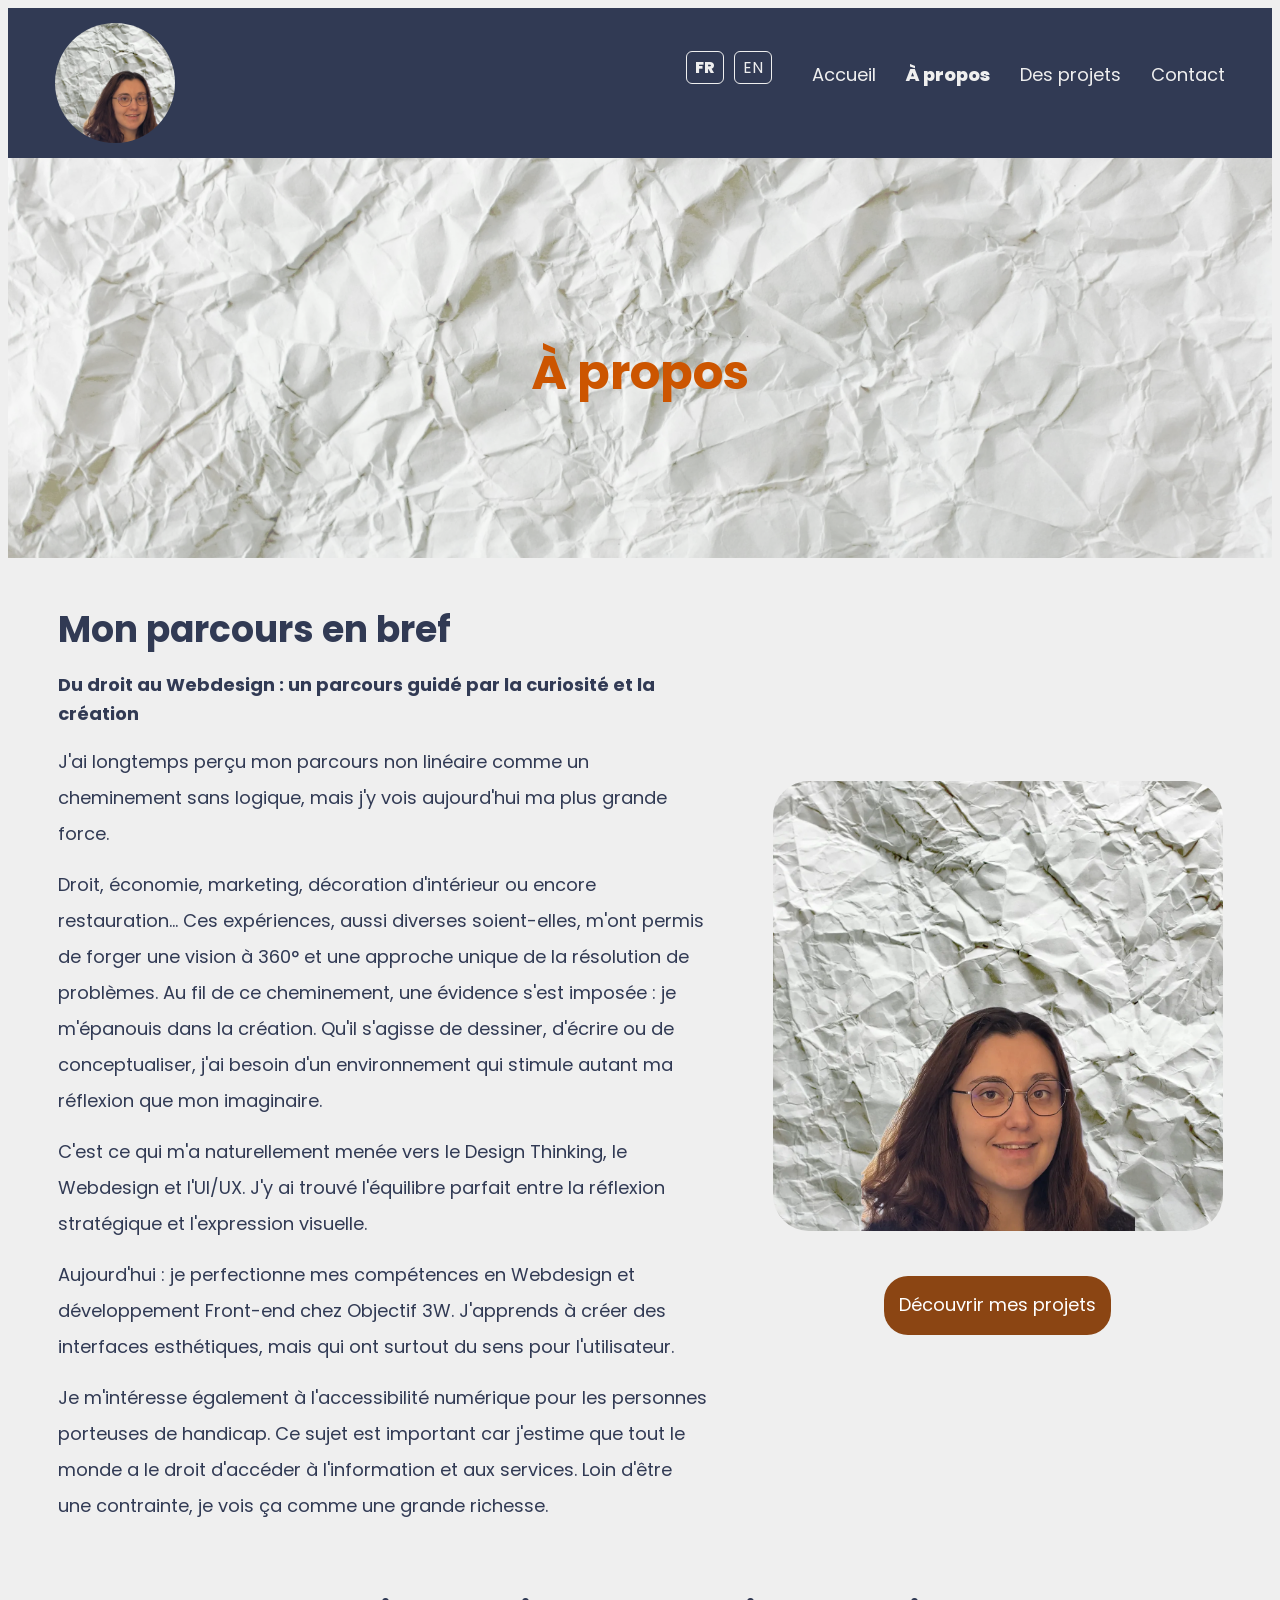
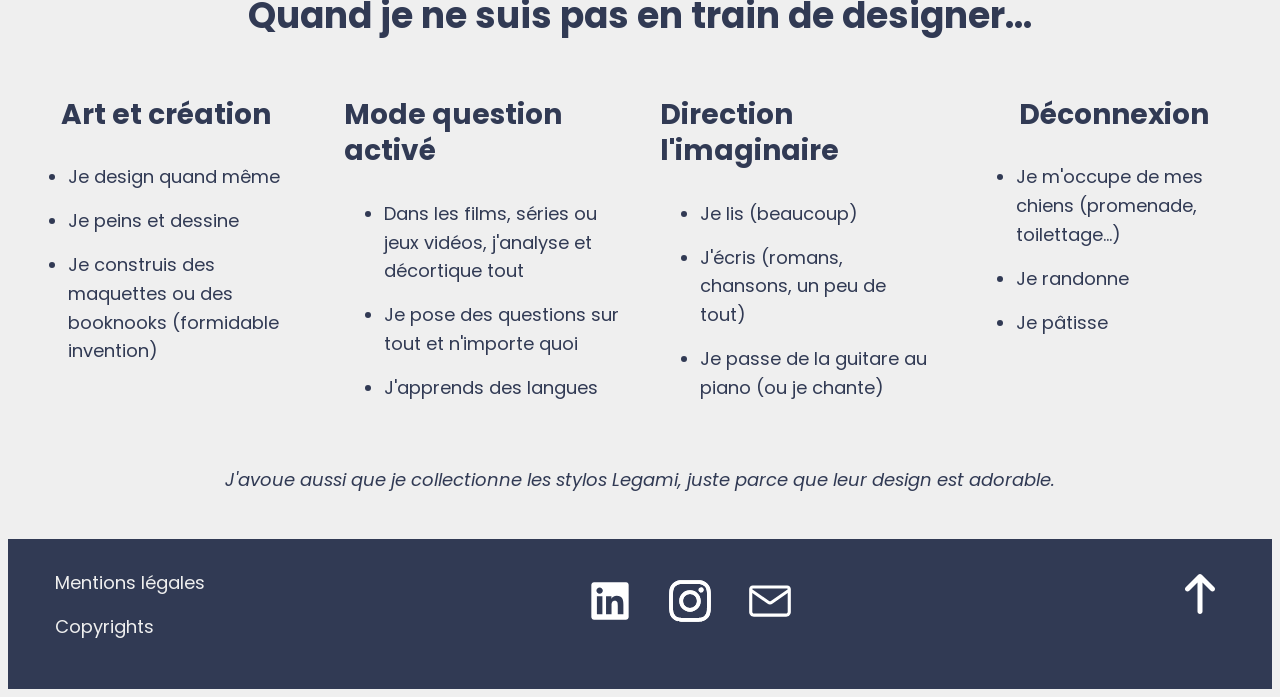
==== assets/pages/about.html @ df77af3a "Update about.html" ====
<!DOCTYPE html>
<html lang="fr">
<head>
    <meta charset="UTF-8">
    <meta name="viewport" content="width=device-width, initial-scale=1.0">
    <link rel="preconnect" href="https://fonts.googleapis.com">
    <link rel="preconnect" href="https://fonts.gstatic.com" crossorigin>
    <link href="https://fonts.googleapis.com/css2?family=Courgette&family=Poppins:ital,wght@0,100;0,200;0,300;0,400;0,500;0,600;0,700;0,800;0,900;1,100;1,200;1,300;1,400;1,500;1,600;1,700;1,800;1,900&display=swap" rel="stylesheet">
    <link rel="stylesheet" href="../css/reset.css">
    <link rel="stylesheet" href="../css/colors.css">
    <link rel="stylesheet" href="../css/stylepageabout.css">
    <link rel="icon" type="image/png" sizes="32x32" href="../favicon/favicon-32x32.png">
    <title>À propos</title>
</head>
<body>
    <a href="#main-content" class="sr-only">Aller au contenu</a>
    <header id="header">
        <div class="wrapperheader">
            <div id="conteneur">
                <a href="../../index.html"><img src="../img/Photo-profil.webp" alt="photo Alicia Cavallo"></a>
            </div>
            <nav aria-label="Navigation principale" data-i18n-attr="aria-label:ariaNav">
                <input type="checkbox" id="burger" class="burger-input">
                <div class="navcontrol">
                    <label for="burger" class="burger" aria-label="Ouvrir le menu" data-i18n-attr="aria-label:ariaBurger">
                        <span></span>
                        <span></span>
                        <span></span>
                    </label>
                    <div class="langswitch">
                        <button onclick="switchLang('fr')" id="boutonfr" class="langfr boutonactif">FR</button>
                        <span></span>
                    <button onclick="switchLang('en')" id="boutonen" class="langen">EN</button>
                    </div>
                </div>
                <ul id="navmenu" role="list">
                    <li><a href="../../index.html" data-i18n="navHome">Accueil</a></li>
                    <li><a href="about.html" class="active" data-i18n="navAbout">À propos</a></li>
                    <li><a href="projets.html" data-i18n="navProjects">Des projets</a></li>
                    <li><a href="contact.html" data-i18n="navContact">Contact</a></li>
                </ul>
            </nav>
        </div>
    </header> 
    <main>
        <section>
            <div id="hero">
                <img src="../img/pexels-icon0-479453.webp" alt="">
                <div class="hero-content">
                    <h1 data-i18n="aboutHero">À propos</h1>
                </div>
            </div>
        </section>
        <section id="parcours">
            <div id="colonne01" class="colonne">
                <h2 h2 data-i18n="aboutParcoursTitre">Mon parcours en bref</h2>
                <div id="contenutxt">
                    <strong data-i18n="aboutSousTitre">Du droit au Webdesign : un parcours guidé par la curiosité et la création</strong>
                        <p data-i18n="aboutP1">J'ai longtemps perçu mon parcours non linéaire comme un cheminement sans logique, mais j'y vois aujourd'hui ma plus grande force.</p>
                        <p data-i18n="aboutP2">Droit, économie, marketing, décoration d'intérieur ou encore restauration... Ces expériences, aussi diverses soient-elles, m'ont permis de forger une vision à 360° et une approche unique de la résolution de problèmes. Au fil de ce cheminement, une évidence s'est imposée : je m'épanouis dans la création. Qu'il s'agisse de dessiner, d'écrire ou de conceptualiser, j'ai besoin d'un environnement qui stimule autant ma réflexion que mon imaginaire.</p>
                        <p data-i18n="aboutP3">C'est ce qui m'a naturellement menée vers le Design Thinking, le Webdesign et l'UI/UX. J'y ai trouvé l'équilibre parfait entre la réflexion stratégique et l'expression visuelle.</p>
                        <p data-i18n="aboutP4">Aujourd'hui : je perfectionne mes compétences en Webdesign et développement Front-end chez Objectif 3W. J'apprends à créer des interfaces esthétiques, mais qui ont surtout du sens pour l'utilisateur.</p>
                        <p data-i18n="aboutP5">Je m'intéresse également à l'accessibilité numérique pour les personnes porteuses de handicap. Ce sujet est important car j'estime que tout le monde a le droit d'accéder à l'information et aux services. Loin d'être une contrainte, je vois ça comme une grande richesse.</p>
                </div>
            </div>
            <div id="colonne02" class="colonne">
                    <div id="conteneurimg">
                        <img src="../img/Photo-profil.webp" alt="Photo Alicia Cavallo" data-i18n-attr="alt:aboutImgProfil">
                    </div>
                <a href="projets.html" class="cta" data-i18n="aboutCta">Découvrir mes projets</a>
            </div>
        </section>
        <section>
            <div id="hobby">
                <h2 data-i18n="aboutHobbyTitre">Quand je ne suis pas en train de designer...</h2>
                    <div id="activites">
                        <div class="hobbyitems">
                            <h3 data-i18n="aboutHobby1Titre">Art et création</h3>
                            <ul>
                                <li data-i18n="aboutHobby1Li1">Je design quand même</li>
                                <li data-i18n="aboutHobby1Li2">Je peins et dessine </li>
                                <li data-i18n="aboutHobby1Li3">Je construis des maquettes ou des booknooks (formidable invention)</li>
                            </ul>
                        </div>
                        <div class="hobbyitems">
                            <h3 data-i18n="aboutHobby2Titre">Mode question activé</h3>
                            <ul>
                                <li data-i18n="aboutHobby2Li1">Dans les films, séries ou jeux vidéos, j'analyse et décortique tout</li>
                                <li data-i18n="aboutHobby2Li2">Je pose des questions sur tout et n'importe quoi</li>
                                <li data-i18n="aboutHobby2Li3">J'apprends des langues</li>
                            </ul>
                        </div>
                        <div class="hobbyitems">
                            <h3 data-i18n="aboutHobby3Titre">Direction l'imaginaire</h3>
                            <ul>
                                <li data-i18n="aboutHobby3Li1">Je lis (beaucoup)</li>
                                <li data-i18n="aboutHobby3Li2">J'écris (romans, chansons, un peu de tout)</li>
                                <li data-i18n="aboutHobby3Li3">Je passe de la guitare au piano (ou je chante)</li>
                            </ul>
                        </div>
                        <div class="hobbyitems">
                            <h3 data-i18n="aboutHobby4Titre">Déconnexion</h3>
                            <ul>
                                <li data-i18n="aboutHobby4Li1">Je m'occupe de mes chiens (promenade, toilettage...)</li>
                                <li data-i18n="aboutHobby4Li2">Je randonne</li>
                                <li data-i18n="aboutHobby4Li3">Je pâtisse</li>
                            </ul>
                        </div>
                    </div>
                <p data-i18n="aboutLegami">J'avoue aussi que je collectionne les stylos Legami, juste parce que leur design est adorable.</p>
            </div>
        </section>
    </main>
    <footer>
        <div id="wrapperfooter">
            <div id="liensfooter">
                <a href="mentionslegales.html" data-i18n="mentionlegales">Mentions légales</a>
                <a href="copyrights.html">Copyrights</a>
            </div>
            <nav aria-label="Réseaux sociaux" data-i18n-attr="aria-label:ariaFooterNav">
                <a href="https://www.linkedin.com/in/alicia-cavallo/" aria-label="LinkedIn Alicia" data-i18n-attr="aria-label:ariaLinkedin" target="_blank">
                    <svg aria-hidden="true" id="linkedin" width="80" height="80" viewBox="0 0 24 24" fill="none" xmlns="http://www.w3.org/2000/svg">
                        <path d="M19.7065 3H4.34844C3.62264 3 3.04199 3.58065 3.04199 4.30645V19.6935C3.04199 20.3903 3.62264 21 4.34844 21H19.6485C20.3743 21 20.9549 20.4194 20.9549 19.6935V4.27742C21.013 3.58065 20.4323 3 19.7065 3ZM8.35491 18.3H5.71297V9.73548H8.35491V18.3ZM7.01942 8.54516C6.14846 8.54516 5.4807 7.84839 5.4807 7.00645C5.4807 6.16452 6.17749 5.46774 7.01942 5.46774C7.86136 5.46774 8.55813 6.16452 8.55813 7.00645C8.55813 7.84839 7.91942 8.54516 7.01942 8.54516ZM18.371 18.3H15.7291V14.1484C15.7291 13.1613 15.7001 11.8548 14.3356 11.8548C12.942 11.8548 12.7388 12.9581 12.7388 14.0613V18.3H10.0968V9.73548H12.6807V10.9258H12.7097C13.0872 10.229 13.9291 9.53226 15.2356 9.53226C17.9356 9.53226 18.4291 11.2742 18.4291 13.6548V18.3H18.371Z" fill="#343C54"/>
                    </svg>
                </a>
                <a href="https://www.instagram.com/alicia._.cavallo/" aria-label="Instagram Alicia" data-i18n-attr="aria-label:ariaInstagram" target="_blank"> 
                    <svg aria-hidden="true" id="instagram" width="80" height="80" viewBox="0 0 24 24" fill="none" xmlns="http://www.w3.org/2000/svg">
                        <path d="M8.6672 12C8.6672 10.1591 10.1591 8.6664 12 8.6664C13.8409 8.6664 15.3336 10.1591 15.3336 12C15.3336 13.8409 13.8409 15.3336 12 15.3336C10.1591 15.3336 8.6672 13.8409 8.6672 12ZM6.86512 12C6.86512 14.836 9.164 17.1349 12 17.1349C14.836 17.1349 17.1349 14.836 17.1349 12C17.1349 9.164 14.836 6.86512 12 6.86512C9.164 6.86512 6.86512 9.164 6.86512 12ZM16.1382 6.66152C16.1381 6.89886 16.2084 7.13089 16.3401 7.32829C16.4719 7.52568 16.6593 7.67956 16.8785 7.77047C17.0977 7.86138 17.339 7.88525 17.5718 7.83904C17.8046 7.79283 18.0185 7.67862 18.1863 7.51087C18.3542 7.34311 18.4686 7.12934 18.515 6.89658C18.5614 6.66382 18.5377 6.42253 18.447 6.20322C18.3563 5.98392 18.2025 5.79644 18.0052 5.6645C17.808 5.53257 17.576 5.4621 17.3386 5.462H17.3382C17.02 5.46215 16.715 5.58856 16.49 5.81347C16.265 6.03837 16.1384 6.34339 16.1382 6.66152ZM7.96 20.1398C6.98504 20.0954 6.45512 19.933 6.10296 19.7958C5.63608 19.614 5.30296 19.3975 4.95272 19.0478C4.60248 18.698 4.38568 18.3652 4.20472 17.8983C4.06744 17.5463 3.90504 17.0162 3.86072 16.0413C3.81224 14.9872 3.80256 14.6706 3.80256 12.0001C3.80256 9.3296 3.81304 9.01384 3.86072 7.95888C3.90512 6.98392 4.06872 6.45488 4.20472 6.10184C4.38648 5.63496 4.60296 5.30184 4.95272 4.9516C5.30248 4.60136 5.63528 4.38456 6.10296 4.2036C6.45496 4.06632 6.98504 3.90392 7.96 3.8596C9.01408 3.81112 9.33072 3.80144 12 3.80144C14.6693 3.80144 14.9862 3.81192 16.0412 3.8596C17.0162 3.904 17.5452 4.0676 17.8982 4.2036C18.3651 4.38456 18.6982 4.60184 19.0485 4.9516C19.3987 5.30136 19.6147 5.63496 19.7965 6.10184C19.9338 6.45384 20.0962 6.98392 20.1405 7.95888C20.189 9.01384 20.1986 9.3296 20.1986 12.0001C20.1986 14.6706 20.189 14.9863 20.1405 16.0413C20.0961 17.0162 19.9329 17.5462 19.7965 17.8983C19.6147 18.3652 19.3982 18.6983 19.0485 19.0478C18.6987 19.3972 18.3651 19.614 17.8982 19.7958C17.5462 19.933 17.0162 20.0954 16.0412 20.1398C14.9871 20.1882 14.6705 20.1979 12 20.1979C9.32952 20.1979 9.01376 20.1882 7.96 20.1398ZM7.8772 2.06056C6.81264 2.10904 6.0852 2.27784 5.44992 2.52504C4.792 2.78032 4.23504 3.1228 3.67848 3.67848C3.12192 4.23416 2.78032 4.792 2.52504 5.44992C2.27784 6.0856 2.10904 6.81264 2.06056 7.8772C2.01128 8.94344 2 9.28432 2 12C2 14.7157 2.01128 15.0566 2.06056 16.1228C2.10904 17.1874 2.27784 17.9144 2.52504 18.5501C2.78032 19.2076 3.122 19.7661 3.67848 20.3215C4.23496 20.877 4.792 21.219 5.44992 21.475C6.0864 21.7222 6.81264 21.891 7.8772 21.9394C8.944 21.9879 9.28432 22 12 22C14.7157 22 15.0566 21.9887 16.1228 21.9394C17.1874 21.891 17.9144 21.7222 18.5501 21.475C19.2076 21.219 19.765 20.8772 20.3215 20.3215C20.8781 19.7658 21.219 19.2076 21.475 18.5501C21.7222 17.9144 21.8918 17.1874 21.9394 16.1228C21.9879 15.0558 21.9992 14.7157 21.9992 12C21.9992 9.28432 21.9879 8.94344 21.9394 7.8772C21.891 6.81256 21.7222 6.0852 21.475 5.44992C21.219 4.7924 20.8772 4.23504 20.3215 3.67848C19.7658 3.12192 19.2076 2.78032 18.5509 2.52504C17.9144 2.27784 17.1874 2.10824 16.1236 2.06056C15.0574 2.01208 14.7165 2 12.0008 2C9.28512 2 8.944 2.01128 7.8772 2.06056Z" fill="#343C54"/>
                        <path d="M8.6672 12C8.6672 10.1591 10.1591 8.6664 12 8.6664C13.8409 8.6664 15.3336 10.1591 15.3336 12C15.3336 13.8409 13.8409 15.3336 12 15.3336C10.1591 15.3336 8.6672 13.8409 8.6672 12ZM6.86512 12C6.86512 14.836 9.164 17.1349 12 17.1349C14.836 17.1349 17.1349 14.836 17.1349 12C17.1349 9.164 14.836 6.86512 12 6.86512C9.164 6.86512 6.86512 9.164 6.86512 12ZM16.1382 6.66152C16.1381 6.89886 16.2084 7.13089 16.3401 7.32829C16.4719 7.52568 16.6593 7.67956 16.8785 7.77047C17.0977 7.86138 17.339 7.88525 17.5718 7.83904C17.8046 7.79283 18.0185 7.67862 18.1863 7.51087C18.3542 7.34311 18.4686 7.12934 18.515 6.89658C18.5614 6.66382 18.5377 6.42253 18.447 6.20322C18.3563 5.98392 18.2025 5.79644 18.0052 5.6645C17.808 5.53257 17.576 5.4621 17.3386 5.462H17.3382C17.02 5.46215 16.715 5.58856 16.49 5.81347C16.265 6.03837 16.1384 6.34339 16.1382 6.66152ZM7.96 20.1398C6.98504 20.0954 6.45512 19.933 6.10296 19.7958C5.63608 19.614 5.30296 19.3975 4.95272 19.0478C4.60248 18.698 4.38568 18.3652 4.20472 17.8983C4.06744 17.5463 3.90504 17.0162 3.86072 16.0413C3.81224 14.9872 3.80256 14.6706 3.80256 12.0001C3.80256 9.3296 3.81304 9.01384 3.86072 7.95888C3.90512 6.98392 4.06872 6.45488 4.20472 6.10184C4.38648 5.63496 4.60296 5.30184 4.95272 4.9516C5.30248 4.60136 5.63528 4.38456 6.10296 4.2036C6.45496 4.06632 6.98504 3.90392 7.96 3.8596C9.01408 3.81112 9.33072 3.80144 12 3.80144C14.6693 3.80144 14.9862 3.81192 16.0412 3.8596C17.0162 3.904 17.5452 4.0676 17.8982 4.2036C18.3651 4.38456 18.6982 4.60184 19.0485 4.9516C19.3987 5.30136 19.6147 5.63496 19.7965 6.10184C19.9338 6.45384 20.0962 6.98392 20.1405 7.95888C20.189 9.01384 20.1986 9.3296 20.1986 12.0001C20.1986 14.6706 20.189 14.9863 20.1405 16.0413C20.0961 17.0162 19.9329 17.5462 19.7965 17.8983C19.6147 18.3652 19.3982 18.6983 19.0485 19.0478C18.6987 19.3972 18.3651 19.614 17.8982 19.7958C17.5462 19.933 17.0162 20.0954 16.0412 20.1398C14.9871 20.1882 14.6705 20.1979 12 20.1979C9.32952 20.1979 9.01376 20.1882 7.96 20.1398ZM7.8772 2.06056C6.81264 2.10904 6.0852 2.27784 5.44992 2.52504C4.792 2.78032 4.23504 3.1228 3.67848 3.67848C3.12192 4.23416 2.78032 4.792 2.52504 5.44992C2.27784 6.0856 2.10904 6.81264 2.06056 7.8772C2.01128 8.94344 2 9.28432 2 12C2 14.7157 2.01128 15.0566 2.06056 16.1228C2.10904 17.1874 2.27784 17.9144 2.52504 18.5501C2.78032 19.2076 3.122 19.7661 3.67848 20.3215C4.23496 20.877 4.792 21.219 5.44992 21.475C6.0864 21.7222 6.81264 21.891 7.8772 21.9394C8.944 21.9879 9.28432 22 12 22C14.7157 22 15.0566 21.9887 16.1228 21.9394C17.1874 21.891 17.9144 21.7222 18.5501 21.475C19.2076 21.219 19.765 20.8772 20.3215 20.3215C20.8781 19.7658 21.219 19.2076 21.475 18.5501C21.7222 17.9144 21.8918 17.1874 21.9394 16.1228C21.9879 15.0558 21.9992 14.7157 21.9992 12C21.9992 9.28432 21.9879 8.94344 21.9394 7.8772C21.891 6.81256 21.7222 6.0852 21.475 5.44992C21.219 4.7924 20.8772 4.23504 20.3215 3.67848C19.7658 3.12192 19.2076 2.78032 18.5509 2.52504C17.9144 2.27784 17.1874 2.10824 16.1236 2.06056C15.0574 2.01208 14.7165 2 12.0008 2C9.28512 2 8.944 2.01128 7.8772 2.06056Z" fill="#343C54"/>
                    </svg>
                </a>
                <a class="mailadress" href="contact.html" aria-label="Page contact pour m'envoyer un mail" data-i18n-attr="aria-label:ariaMail" target="_blank">
                    <svg aria-hidden="true" id="mail" width="80" height="80" viewBox="0 0 24 24" fill="none" xmlns="http://www.w3.org/2000/svg">
                        <path fill-rule="evenodd" clip-rule="evenodd" d="M22 6.25649V17.25C22 18.4926 20.9926 19.5 19.75 19.5H4.25C3.00736 19.5 2 18.4926 2 17.25V6.23398C2 6.22372 2.00021 6.2135 2.00061 6.20334C2.01781 5.25972 2.78812 4.5 3.73592 4.5H20.2644C21.2229 4.5 22 5.27697 22.0001 6.23549C22.0001 6.24249 22.0001 6.24949 22 6.25649ZM3.5 8.187V17.25C3.5 17.6642 3.83579 18 4.25 18H19.75C20.1642 18 20.5 17.6642 20.5 17.25V8.18747L13.2873 13.2171C12.5141 13.7563 11.4866 13.7563 10.7134 13.2171L3.5 8.187ZM20.5 6.2286L20.5 6.23398V6.24336C20.4976 6.31753 20.4604 6.38643 20.3992 6.42905L12.4293 11.9867C12.1716 12.1664 11.8291 12.1664 11.5713 11.9867L3.60116 6.42885C3.538 6.38481 3.50035 6.31268 3.50032 6.23568C3.50028 6.10553 3.60577 6 3.73592 6H20.2644C20.3922 6 20.4963 6.10171 20.5 6.2286Z" fill="#343C54"/>
                    </svg>
                </a>
            </nav>
            <div>
                <a href="#header" aria-label="Retour vers le haut de la page" data-i18n-attr="aria-label:ariaArrow">
                    <svg xmlns="http://www.w3.org/2000/svg" viewBox="0 0 640 640" id="arrow">
                        <!-- Font Awesome Free - https://fontawesome.com/license/free Copyright 2026 Fonticons, Inc. -->
                        <path d="M342.6 73.4C330.1 60.9 309.8 60.9 297.3 73.4L137.3 233.4C124.8 245.9 124.8 266.2 137.3 278.7C149.8 291.2 170.1 291.2 182.6 278.7L288 173.3L288 544C288 561.7 302.3 576 320 576C337.7 576 352 561.7 352 544L352 173.3L457.4 278.7C469.9 291.2 490.2 291.2 502.7 278.7C515.2 266.2 515.2 245.9 502.7 233.4L342.7 73.4z"/>
                    </svg>
                </a>
            </div>
        </div>
    </footer>
    <script src="../js/i18n.js"></script>
    <script src="../js/lang.js"></script>
    <script src="../js/burger.js"></script>
</body>
</html>
---- assets/css/colors.css ----
:root {
    --bleu:#313A54;
    --menthe: #098550 ;
    --marron : #8B4513; 
    --orange: #CC5500;
    --blanc: #efefef;
    --jaune: #F7C678;
    --gris:#bbb ;
    --noir : #000 ;
}
---- assets/css/stylepageabout.css ----
/* GENERAL */
*, *::before, *::after {
    box-sizing: border-box;
}
html {
    font-size: 62.5%;
    scroll-behavior: smooth;
}
body {
    font-family: 'Poppins', sans-serif;
    background-color: var(--blanc);
    color: var(--bleu);
}
html, body {
    overflow-x: hidden;
    max-width: 100%;
}
h1 {
    font-size: clamp(3.2rem, 2.6rem + 1.8vw, 4.8rem);
    color: var(--orange);
}
h2 {
    font-size: clamp(2.6rem, 2.24rem + 1.14vw, 3.6rem);
    line-height: 1.2;
    color : var(--bleu);
    margin: 1.5rem 0 2rem 0;
}
h3 {
  font-size: clamp(2.2rem, 1.98rem + 0.68vw, 2.8rem);
  line-height: 1.3;
  margin-bottom: 1.5rem;
}
p, a, figcaption, strong, li {
    font-size: clamp(1.6rem, 1.52rem + 0.22vw, 1.8rem);
    line-height: 1.6; 
    margin-bottom: 1.5rem;
}
.cta {
    text-decoration: none ;
    display: inline-block;
    padding: 1.5rem;
    text-align: center;
    color: white;
    background-color: var(--marron);
    border-radius: 2.4rem;
    margin: 1.5rem;
    transition: all 0.3s cubic-bezier(0.4, 0, 0.2, 1);
}
.burger {display: none;}
.burger-input {display: none;}
/* ACCESSIBILITE */
.sr-only {
  position: absolute;
  width: 1px; height: 1px;
  padding: 0; margin: -1px;
  overflow: hidden;
  clip: rect(0,0,0,0);
  border: 0;
  white-space: nowrap;
}
@media (prefers-reduced-motion: reduce) {
  html {scroll-behavior: auto;}
}
.wrapper {
    max-width: 1170px;
    margin: auto;
}
/* HEADER */
header {
    position: relative;
    height: 15rem;
    padding: 1.5rem;
    background-color: var(--bleu);
}
h2 a {
    text-decoration: none;
    text-align: center;
    color: var(--menthe);
}
.wrapperheader {
    max-width: 1170px;
    margin: auto ;
    display: flex;
    flex-direction: row;
    justify-content: space-between;
    align-items: center ;
}
.active {
    color: var(--blanc) ;
    font-weight: 800;
}
#conteneur {
    width: 12rem;
    height: 12rem;
    border-radius: 50%;
    overflow: hidden;
}
#conteneur img {
    width: 120%;
    height: 110%;
    object-fit: cover;
}
header nav {
    display: flex;
    justify-content: center;
}
header nav ul {
    list-style: none;
    display: flex;
    flex-direction: row;
    gap: 3rem;
}
header nav ul li a {
    text-decoration: none ;
    color: var(--blanc);
    transition: color 0.3s ease;
}
.langswitch {
    display: flex;
    align-items: center;
    gap: 0.5rem;
    margin-left: 3rem;  
}
.langswitch span {
    color: var(--blanc);
    opacity: 0.4;
}
.langswitch button {
    background: transparent;
    border: 0.1rem solid var(--blanc);
    border-radius: 0.6rem;
    color: var(--blanc);
    font-family: 'Poppins', sans-serif;
    font-size: clamp(1.4rem, 1.3rem + 0.2vw, 1.6rem);
    padding: 0.4rem 0.8rem;
    cursor: pointer;
    transition: opacity 0.3s ease;
}
button.boutonactif {opacity: 1;}
/* On passe au hero */
#hero {
    height: 40rem;
    position: relative;
    display: flex;
    flex-direction: column;
    align-items: center;
    justify-content: center;
    margin-bottom: 3rem ;
}
#hero img {
  position: absolute;
  top: 0; left: 0;
  width: 100%;
  height: 100%;
  object-fit: cover;
  object-position: center;
  z-index: 1;
  opacity: 55%;
}
.hero-content {
  position: relative;
  z-index: 2;
  color: white;
  text-align: center;
  padding: 2rem;
  border-radius: 1rem;
}
#hero h1 {margin-bottom: 1rem;}
/* SECTION 01 - PARCOURS EN BREF */
#parcours {
    display: flex;
    flex-direction: row ;
    justify-content: center;
    gap: 5rem;
    margin: 3.5rem;
} 
#colonne01 {
    width: 65rem;
    margin-right: 1.5rem;
}
#colonne01 p {
    margin-top: 1.5rem;
    line-height: 2;
}
#colonne02 {
    width: 45rem;
    display: flex;
    flex-direction: column;
    justify-content: center ;
    align-items: center;
}
#conteneurimg {
    width: 45rem;  
    height: 45rem;
    border-radius: 3.6rem; 
    margin-bottom: 3rem;
    overflow: hidden;
}
#conteneurimg img {
    width: 100%;
    height: 100%;
    object-fit: cover;
    object-position: 40% 25% ;
}
/* SECTION 02 - QUAND JE NE SUIS PAS EN TRAIN DE DESIGNER */
#hobby {
    margin-top: 3.5rem ;
    display: flex;
    flex-direction: column;
    align-items: center;
}
#hobby h2 {margin: 2rem 0 ;}
#activites h3 {margin: 2rem 0 ;}
#activites {
    display: flex;
    flex-direction: row ;
    justify-content: center;
}
.hobbyitems {
    display: flex;
    flex-direction: column;
    align-items: center;
    padding: 2rem;
    width: 90%;
    max-width: 40rem;
}
#hobby > p {font-style: italic;}
/* FOOTER */
footer {
    margin-top: 3rem;
    height: 15rem;
    background-color: var(--bleu);
    padding: 3rem;
}
#wrapperfooter {
    max-width: 1170px;
    margin: auto;
    display: flex;
    flex-direction: row;
    justify-content: space-between;
}
#liensfooter {
    display: flex;
    flex-direction: column;
}
footer nav {
    display: flex;
    flex-direction: row;
    align-items: center;
}
footer nav svg {
    height: 5rem;
    transition: all 0.3s ease;
}
#liensfooter a {
    text-decoration: none;
    color: var(--blanc);
}
footer #linkedin path,
footer #instagram path,
footer #mail path {
  fill: white;
  transition: fill 0.3s ease;
}
#arrow {
    height: 5rem;
    display: flex;
    align-items: center;
}
footer #arrow path {fill: white;}
/* MEDIA QUERY : 640PX */
@media screen and (max-width: 640px) {
    header {height: auto ;}
    .wrapperheader {
    flex-direction: row;
    align-items: center;
    justify-content: space-between;
    }
    #conteneur {
    width: 9rem;
    height: 9rem;
    border-radius: 50%;
    overflow: hidden;
    margin-bottom: 1.5rem;
    }
    .navcontrol {
        display: flex;
        flex-direction: row;
        align-items: center;
        gap: 1.5rem;
    }
    /* MENU BURGER */
    .burger {
        display: flex;
        flex-direction: column;
        justify-content: space-between;
        width: 2.8rem;
        height: 2rem;
        cursor: pointer;
    }
    .burger span {
        display: block;
        height: 0.3rem;
        background-color: white;
        transition: transform 0.3s ease, opacity 0.3s ease;
    }
    #navmenu {
        display: none;
        flex-direction: column;
        align-items: center;
        position: absolute;
        top: 100%;
        left: 0;
        right: 0;
        background-color: var(--bleu);
        padding: 1.5rem;
        gap: 1.5rem;
        list-style: none;
        z-index: 10;
    }
    input:checked ~ #navmenu {display: flex;}
    input:checked ~ .burger span:nth-child(1) {transform: translateY(9px) rotate(45deg);}
    input:checked ~ .burger span:nth-child(2) {opacity: 0;}
    input:checked ~ .burger span:nth-child(3) {transform: translateY(-9px) rotate(-45deg);}
    #hero {height: auto;}
    .cta {padding: 1rem;}
    /* PARCOURS */
    main {max-width: 100%;}
    #parcours {
        flex-direction: column;
        align-items: center;
        margin: 3.5rem 0;
        width: 100%;
    }
    #parcours h2 {padding: 0 3rem;}
    #conteneurimg {display: none; }
    #contenutxt {
        margin: 0 3rem;
        text-align: left;
    }
    #colonne01 {
        width: 100%;
    }
    #activites {
        flex-direction: column; 
        gap: 2rem;
    }
    .hobbyitems {
        width: 100%; 
        padding: 1.5rem; 
    }
    #hobby > p {
        margin-top: 3rem;
        text-align: center;
        padding: 0 1rem;
    }
    #hobby > h2 {text-align: center;}
    /* FOOTER */
    footer {height: auto;}
    #wrapperfooter {
        display: flex;
        flex-direction: column;
        align-items: center;
        gap: 1rem;
    }
    #liensfooter {align-items: center;}
    footer nav {gap: 2rem;}
    footer nav svg, #arrow{height: 4rem ;}
}
/* HOVER */
.cta:hover {
  transform: translateY(-4px);
  box-shadow: 0 1.2rem 1.5rem rgba(139,69,19,0.4); 
  background:linear-gradient(45deg, var(--marron), #a0522d);
}
header nav ul li a:hover {
    color: var(--orange);
    transform: scale(1.02);
}
.langswitch button:hover {opacity: 0.5;}
#liensfooter a:hover {
    transform: translateX(4px) scale(1.02);
    color: var(--menthe);
    opacity: 1;
}
footer svg:hover path {fill: var(--menthe);}
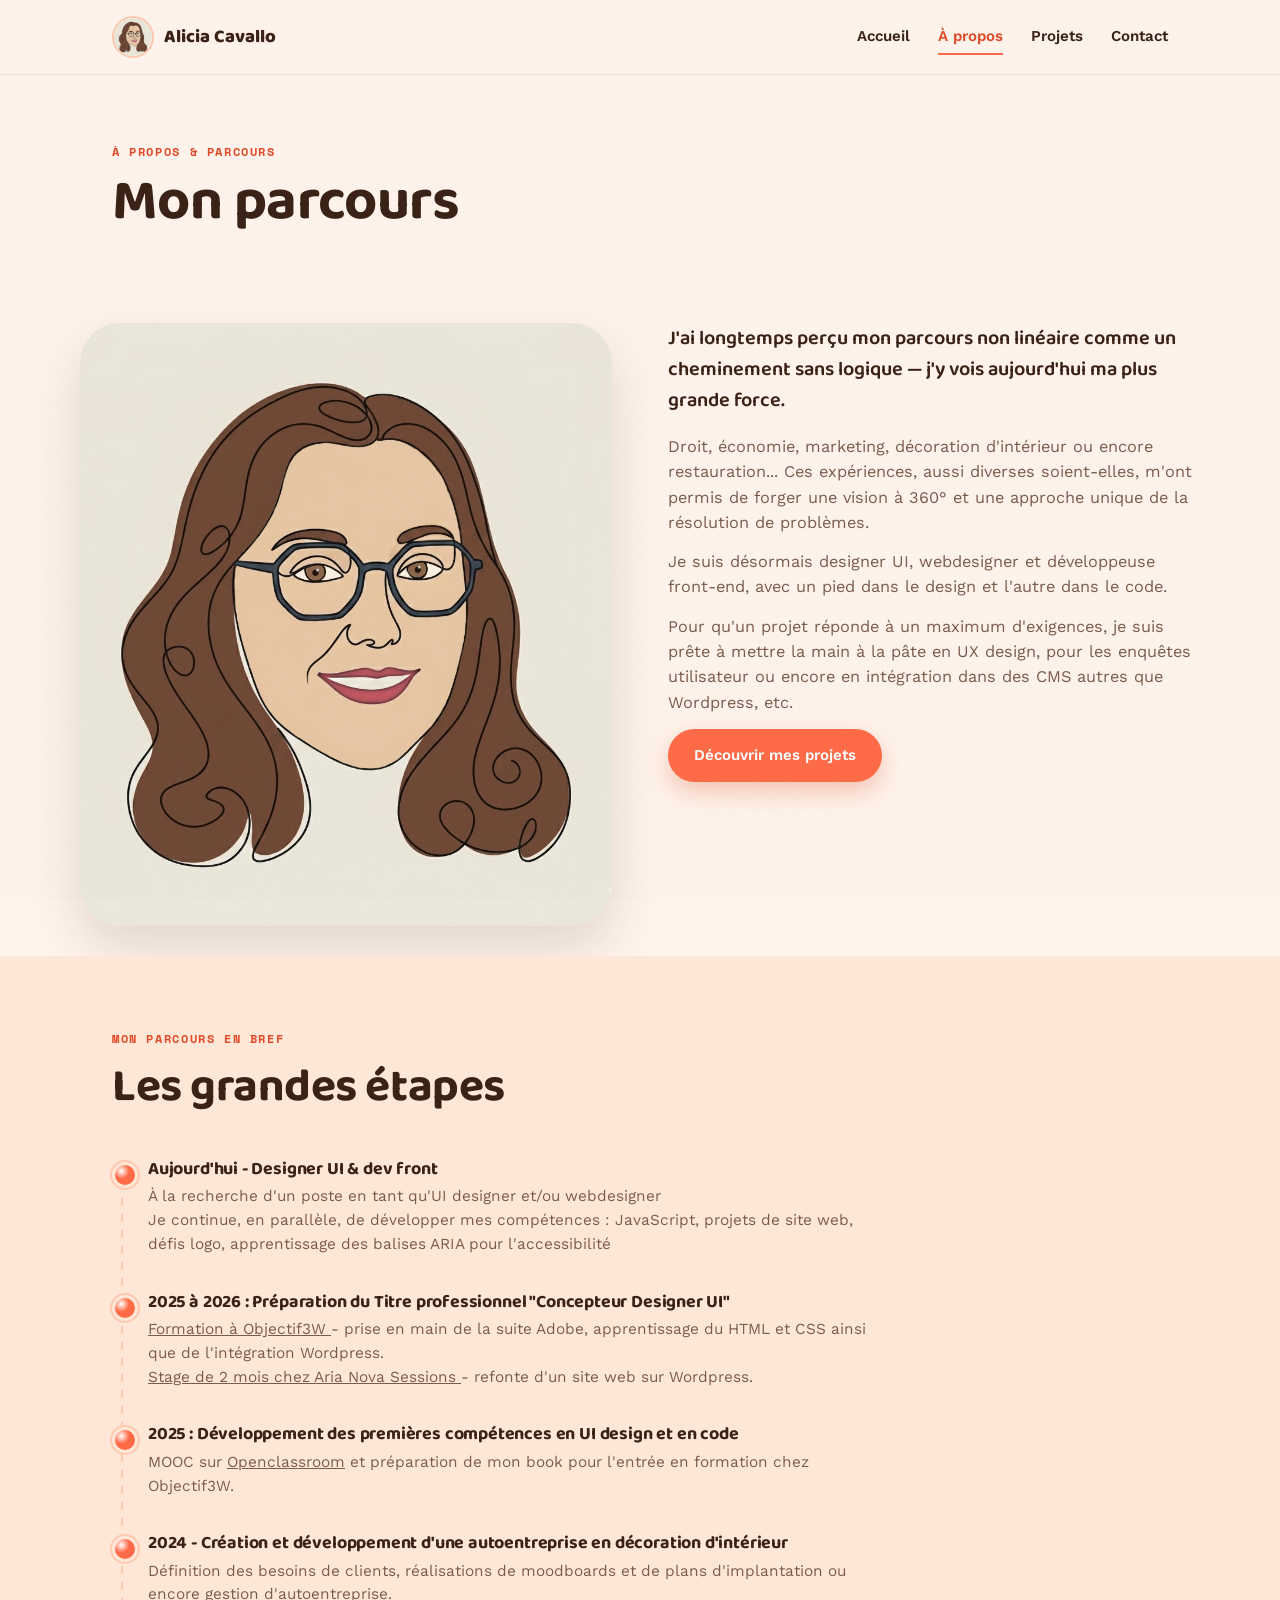
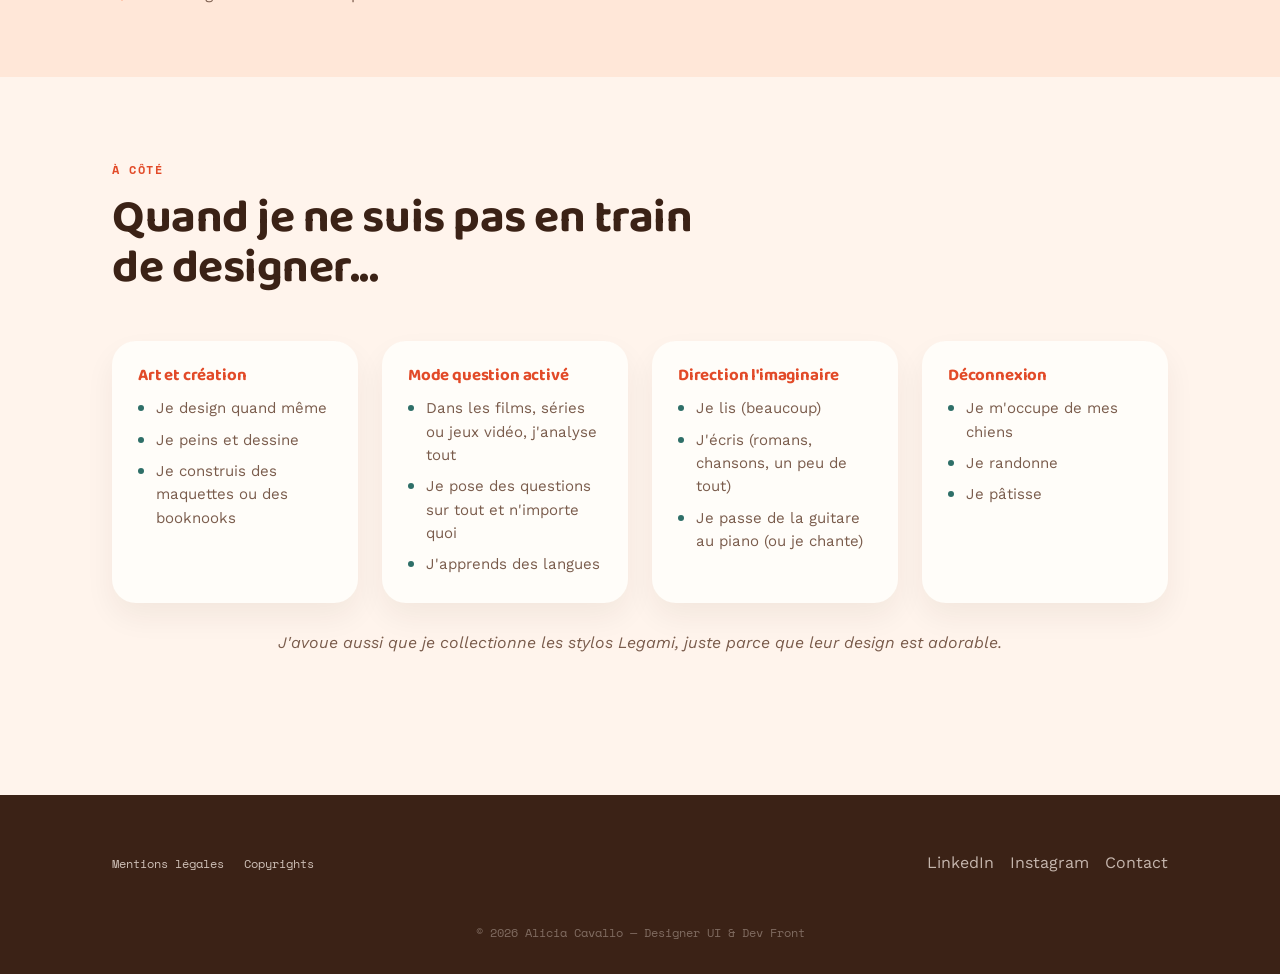
==== commit 43b5cb9d: "Add files via upload" ====
--- a/assets/pages/about.html
+++ b/assets/pages/about.html
@@ -1,152 +1,260 @@
-<!DOCTYPE html>
-<html lang="fr">
-<head>
-    <meta charset="UTF-8">
-    <meta name="viewport" content="width=device-width, initial-scale=1.0">
-    <link rel="preconnect" href="https://fonts.googleapis.com">
-    <link rel="preconnect" href="https://fonts.gstatic.com" crossorigin>
-    <link href="https://fonts.googleapis.com/css2?family=Courgette&family=Poppins:ital,wght@0,100;0,200;0,300;0,400;0,500;0,600;0,700;0,800;0,900;1,100;1,200;1,300;1,400;1,500;1,600;1,700;1,800;1,900&display=swap" rel="stylesheet">
-    <link rel="stylesheet" href="../css/reset.css">
-    <link rel="stylesheet" href="../css/colors.css">
-    <link rel="stylesheet" href="../css/stylepageabout.css">
-    <link rel="icon" type="image/png" sizes="32x32" href="../favicon/favicon-32x32.png">
-    <title>À propos</title>
-</head>
-<body>
-    <a href="#main-content" class="sr-only">Aller au contenu</a>
-    <header id="header">
-        <div class="wrapperheader">
-            <div id="conteneur">
-                <a href="../../index.html"><img src="../img/Photo-profil.webp" alt="photo Alicia Cavallo"></a>
-            </div>
-            <nav aria-label="Navigation principale" data-i18n-attr="aria-label:ariaNav">
-                <input type="checkbox" id="burger" class="burger-input">
-                <div class="navcontrol">
-                    <label for="burger" class="burger" aria-label="Ouvrir le menu" data-i18n-attr="aria-label:ariaBurger">
-                        <span></span>
-                        <span></span>
-                        <span></span>
-                    </label>
-                    <div class="langswitch">
-                        <button onclick="switchLang('fr')" id="boutonfr" class="langfr boutonactif">FR</button>
-                        <span></span>
-                    <button onclick="switchLang('en')" id="boutonen" class="langen">EN</button>
-                    </div>
-                </div>
-                <ul id="navmenu" role="list">
-                    <li><a href="../../index.html" data-i18n="navHome">Accueil</a></li>
-                    <li><a href="about.html" class="active" data-i18n="navAbout">À propos</a></li>
-                    <li><a href="projets.html" data-i18n="navProjects">Des projets</a></li>
-                    <li><a href="contact.html" data-i18n="navContact">Contact</a></li>
-                </ul>
-            </nav>
-        </div>
-    </header> 
-    <main>
-        <section>
-            <div id="hero">
-                <img src="../img/pexels-icon0-479453.webp" alt="">
-                <div class="hero-content">
-                    <h1 data-i18n="aboutHero">À propos</h1>
-                </div>
-            </div>
-        </section>
-        <section id="parcours">
-            <div id="colonne01" class="colonne">
-                <h2 h2 data-i18n="aboutParcoursTitre">Mon parcours en bref</h2>
-                <div id="contenutxt">
-                    <strong data-i18n="aboutSousTitre">Du droit au Webdesign : un parcours guidé par la curiosité et la création</strong>
-                        <p data-i18n="aboutP1">J'ai longtemps perçu mon parcours non linéaire comme un cheminement sans logique, mais j'y vois aujourd'hui ma plus grande force.</p>
-                        <p data-i18n="aboutP2">Droit, économie, marketing, décoration d'intérieur ou encore restauration... Ces expériences, aussi diverses soient-elles, m'ont permis de forger une vision à 360° et une approche unique de la résolution de problèmes. Au fil de ce cheminement, une évidence s'est imposée : je m'épanouis dans la création. Qu'il s'agisse de dessiner, d'écrire ou de conceptualiser, j'ai besoin d'un environnement qui stimule autant ma réflexion que mon imaginaire.</p>
-                        <p data-i18n="aboutP3">C'est ce qui m'a naturellement menée vers le Design Thinking, le Webdesign et l'UI/UX. J'y ai trouvé l'équilibre parfait entre la réflexion stratégique et l'expression visuelle.</p>
-                        <p data-i18n="aboutP4">Aujourd'hui : je perfectionne mes compétences en Webdesign et développement Front-end chez Objectif 3W. J'apprends à créer des interfaces esthétiques, mais qui ont surtout du sens pour l'utilisateur.</p>
-                        <p data-i18n="aboutP5">Je m'intéresse également à l'accessibilité numérique pour les personnes porteuses de handicap. Ce sujet est important car j'estime que tout le monde a le droit d'accéder à l'information et aux services. Loin d'être une contrainte, je vois ça comme une grande richesse.</p>
-                </div>
-            </div>
-            <div id="colonne02" class="colonne">
-                    <div id="conteneurimg">
-                        <img src="../img/Photo-profil.webp" alt="Photo Alicia Cavallo" data-i18n-attr="alt:aboutImgProfil">
-                    </div>
-                <a href="projets.html" class="cta" data-i18n="aboutCta">Découvrir mes projets</a>
-            </div>
-        </section>
-        <section>
-            <div id="hobby">
-                <h2 data-i18n="aboutHobbyTitre">Quand je ne suis pas en train de designer...</h2>
-                    <div id="activites">
-                        <div class="hobbyitems">
-                            <h3 data-i18n="aboutHobby1Titre">Art et création</h3>
-                            <ul>
-                                <li data-i18n="aboutHobby1Li1">Je design quand même</li>
-                                <li data-i18n="aboutHobby1Li2">Je peins et dessine </li>
-                                <li data-i18n="aboutHobby1Li3">Je construis des maquettes ou des booknooks (formidable invention)</li>
-                            </ul>
-                        </div>
-                        <div class="hobbyitems">
-                            <h3 data-i18n="aboutHobby2Titre">Mode question activé</h3>
-                            <ul>
-                                <li data-i18n="aboutHobby2Li1">Dans les films, séries ou jeux vidéos, j'analyse et décortique tout</li>
-                                <li data-i18n="aboutHobby2Li2">Je pose des questions sur tout et n'importe quoi</li>
-                                <li data-i18n="aboutHobby2Li3">J'apprends des langues</li>
-                            </ul>
-                        </div>
-                        <div class="hobbyitems">
-                            <h3 data-i18n="aboutHobby3Titre">Direction l'imaginaire</h3>
-                            <ul>
-                                <li data-i18n="aboutHobby3Li1">Je lis (beaucoup)</li>
-                                <li data-i18n="aboutHobby3Li2">J'écris (romans, chansons, un peu de tout)</li>
-                                <li data-i18n="aboutHobby3Li3">Je passe de la guitare au piano (ou je chante)</li>
-                            </ul>
-                        </div>
-                        <div class="hobbyitems">
-                            <h3 data-i18n="aboutHobby4Titre">Déconnexion</h3>
-                            <ul>
-                                <li data-i18n="aboutHobby4Li1">Je m'occupe de mes chiens (promenade, toilettage...)</li>
-                                <li data-i18n="aboutHobby4Li2">Je randonne</li>
-                                <li data-i18n="aboutHobby4Li3">Je pâtisse</li>
-                            </ul>
-                        </div>
-                    </div>
-                <p data-i18n="aboutLegami">J'avoue aussi que je collectionne les stylos Legami, juste parce que leur design est adorable.</p>
-            </div>
-        </section>
-    </main>
-    <footer>
-        <div id="wrapperfooter">
-            <div id="liensfooter">
-                <a href="mentionslegales.html" data-i18n="mentionlegales">Mentions légales</a>
-                <a href="copyrights.html">Copyrights</a>
-            </div>
-            <nav aria-label="Réseaux sociaux" data-i18n-attr="aria-label:ariaFooterNav">
-                <a href="https://www.linkedin.com/in/alicia-cavallo/" aria-label="LinkedIn Alicia" data-i18n-attr="aria-label:ariaLinkedin" target="_blank">
-                    <svg aria-hidden="true" id="linkedin" width="80" height="80" viewBox="0 0 24 24" fill="none" xmlns="http://www.w3.org/2000/svg">
-                        <path d="M19.7065 3H4.34844C3.62264 3 3.04199 3.58065 3.04199 4.30645V19.6935C3.04199 20.3903 3.62264 21 4.34844 21H19.6485C20.3743 21 20.9549 20.4194 20.9549 19.6935V4.27742C21.013 3.58065 20.4323 3 19.7065 3ZM8.35491 18.3H5.71297V9.73548H8.35491V18.3ZM7.01942 8.54516C6.14846 8.54516 5.4807 7.84839 5.4807 7.00645C5.4807 6.16452 6.17749 5.46774 7.01942 5.46774C7.86136 5.46774 8.55813 6.16452 8.55813 7.00645C8.55813 7.84839 7.91942 8.54516 7.01942 8.54516ZM18.371 18.3H15.7291V14.1484C15.7291 13.1613 15.7001 11.8548 14.3356 11.8548C12.942 11.8548 12.7388 12.9581 12.7388 14.0613V18.3H10.0968V9.73548H12.6807V10.9258H12.7097C13.0872 10.229 13.9291 9.53226 15.2356 9.53226C17.9356 9.53226 18.4291 11.2742 18.4291 13.6548V18.3H18.371Z" fill="#343C54"/>
-                    </svg>
-                </a>
-                <a href="https://www.instagram.com/alicia._.cavallo/" aria-label="Instagram Alicia" data-i18n-attr="aria-label:ariaInstagram" target="_blank"> 
-                    <svg aria-hidden="true" id="instagram" width="80" height="80" viewBox="0 0 24 24" fill="none" xmlns="http://www.w3.org/2000/svg">
-                        <path d="M8.6672 12C8.6672 10.1591 10.1591 8.6664 12 8.6664C13.8409 8.6664 15.3336 10.1591 15.3336 12C15.3336 13.8409 13.8409 15.3336 12 15.3336C10.1591 15.3336 8.6672 13.8409 8.6672 12ZM6.86512 12C6.86512 14.836 9.164 17.1349 12 17.1349C14.836 17.1349 17.1349 14.836 17.1349 12C17.1349 9.164 14.836 6.86512 12 6.86512C9.164 6.86512 6.86512 9.164 6.86512 12ZM16.1382 6.66152C16.1381 6.89886 16.2084 7.13089 16.3401 7.32829C16.4719 7.52568 16.6593 7.67956 16.8785 7.77047C17.0977 7.86138 17.339 7.88525 17.5718 7.83904C17.8046 7.79283 18.0185 7.67862 18.1863 7.51087C18.3542 7.34311 18.4686 7.12934 18.515 6.89658C18.5614 6.66382 18.5377 6.42253 18.447 6.20322C18.3563 5.98392 18.2025 5.79644 18.0052 5.6645C17.808 5.53257 17.576 5.4621 17.3386 5.462H17.3382C17.02 5.46215 16.715 5.58856 16.49 5.81347C16.265 6.03837 16.1384 6.34339 16.1382 6.66152ZM7.96 20.1398C6.98504 20.0954 6.45512 19.933 6.10296 19.7958C5.63608 19.614 5.30296 19.3975 4.95272 19.0478C4.60248 18.698 4.38568 18.3652 4.20472 17.8983C4.06744 17.5463 3.90504 17.0162 3.86072 16.0413C3.81224 14.9872 3.80256 14.6706 3.80256 12.0001C3.80256 9.3296 3.81304 9.01384 3.86072 7.95888C3.90512 6.98392 4.06872 6.45488 4.20472 6.10184C4.38648 5.63496 4.60296 5.30184 4.95272 4.9516C5.30248 4.60136 5.63528 4.38456 6.10296 4.2036C6.45496 4.06632 6.98504 3.90392 7.96 3.8596C9.01408 3.81112 9.33072 3.80144 12 3.80144C14.6693 3.80144 14.9862 3.81192 16.0412 3.8596C17.0162 3.904 17.5452 4.0676 17.8982 4.2036C18.3651 4.38456 18.6982 4.60184 19.0485 4.9516C19.3987 5.30136 19.6147 5.63496 19.7965 6.10184C19.9338 6.45384 20.0962 6.98392 20.1405 7.95888C20.189 9.01384 20.1986 9.3296 20.1986 12.0001C20.1986 14.6706 20.189 14.9863 20.1405 16.0413C20.0961 17.0162 19.9329 17.5462 19.7965 17.8983C19.6147 18.3652 19.3982 18.6983 19.0485 19.0478C18.6987 19.3972 18.3651 19.614 17.8982 19.7958C17.5462 19.933 17.0162 20.0954 16.0412 20.1398C14.9871 20.1882 14.6705 20.1979 12 20.1979C9.32952 20.1979 9.01376 20.1882 7.96 20.1398ZM7.8772 2.06056C6.81264 2.10904 6.0852 2.27784 5.44992 2.52504C4.792 2.78032 4.23504 3.1228 3.67848 3.67848C3.12192 4.23416 2.78032 4.792 2.52504 5.44992C2.27784 6.0856 2.10904 6.81264 2.06056 7.8772C2.01128 8.94344 2 9.28432 2 12C2 14.7157 2.01128 15.0566 2.06056 16.1228C2.10904 17.1874 2.27784 17.9144 2.52504 18.5501C2.78032 19.2076 3.122 19.7661 3.67848 20.3215C4.23496 20.877 4.792 21.219 5.44992 21.475C6.0864 21.7222 6.81264 21.891 7.8772 21.9394C8.944 21.9879 9.28432 22 12 22C14.7157 22 15.0566 21.9887 16.1228 21.9394C17.1874 21.891 17.9144 21.7222 18.5501 21.475C19.2076 21.219 19.765 20.8772 20.3215 20.3215C20.8781 19.7658 21.219 19.2076 21.475 18.5501C21.7222 17.9144 21.8918 17.1874 21.9394 16.1228C21.9879 15.0558 21.9992 14.7157 21.9992 12C21.9992 9.28432 21.9879 8.94344 21.9394 7.8772C21.891 6.81256 21.7222 6.0852 21.475 5.44992C21.219 4.7924 20.8772 4.23504 20.3215 3.67848C19.7658 3.12192 19.2076 2.78032 18.5509 2.52504C17.9144 2.27784 17.1874 2.10824 16.1236 2.06056C15.0574 2.01208 14.7165 2 12.0008 2C9.28512 2 8.944 2.01128 7.8772 2.06056Z" fill="#343C54"/>
-                        <path d="M8.6672 12C8.6672 10.1591 10.1591 8.6664 12 8.6664C13.8409 8.6664 15.3336 10.1591 15.3336 12C15.3336 13.8409 13.8409 15.3336 12 15.3336C10.1591 15.3336 8.6672 13.8409 8.6672 12ZM6.86512 12C6.86512 14.836 9.164 17.1349 12 17.1349C14.836 17.1349 17.1349 14.836 17.1349 12C17.1349 9.164 14.836 6.86512 12 6.86512C9.164 6.86512 6.86512 9.164 6.86512 12ZM16.1382 6.66152C16.1381 6.89886 16.2084 7.13089 16.3401 7.32829C16.4719 7.52568 16.6593 7.67956 16.8785 7.77047C17.0977 7.86138 17.339 7.88525 17.5718 7.83904C17.8046 7.79283 18.0185 7.67862 18.1863 7.51087C18.3542 7.34311 18.4686 7.12934 18.515 6.89658C18.5614 6.66382 18.5377 6.42253 18.447 6.20322C18.3563 5.98392 18.2025 5.79644 18.0052 5.6645C17.808 5.53257 17.576 5.4621 17.3386 5.462H17.3382C17.02 5.46215 16.715 5.58856 16.49 5.81347C16.265 6.03837 16.1384 6.34339 16.1382 6.66152ZM7.96 20.1398C6.98504 20.0954 6.45512 19.933 6.10296 19.7958C5.63608 19.614 5.30296 19.3975 4.95272 19.0478C4.60248 18.698 4.38568 18.3652 4.20472 17.8983C4.06744 17.5463 3.90504 17.0162 3.86072 16.0413C3.81224 14.9872 3.80256 14.6706 3.80256 12.0001C3.80256 9.3296 3.81304 9.01384 3.86072 7.95888C3.90512 6.98392 4.06872 6.45488 4.20472 6.10184C4.38648 5.63496 4.60296 5.30184 4.95272 4.9516C5.30248 4.60136 5.63528 4.38456 6.10296 4.2036C6.45496 4.06632 6.98504 3.90392 7.96 3.8596C9.01408 3.81112 9.33072 3.80144 12 3.80144C14.6693 3.80144 14.9862 3.81192 16.0412 3.8596C17.0162 3.904 17.5452 4.0676 17.8982 4.2036C18.3651 4.38456 18.6982 4.60184 19.0485 4.9516C19.3987 5.30136 19.6147 5.63496 19.7965 6.10184C19.9338 6.45384 20.0962 6.98392 20.1405 7.95888C20.189 9.01384 20.1986 9.3296 20.1986 12.0001C20.1986 14.6706 20.189 14.9863 20.1405 16.0413C20.0961 17.0162 19.9329 17.5462 19.7965 17.8983C19.6147 18.3652 19.3982 18.6983 19.0485 19.0478C18.6987 19.3972 18.3651 19.614 17.8982 19.7958C17.5462 19.933 17.0162 20.0954 16.0412 20.1398C14.9871 20.1882 14.6705 20.1979 12 20.1979C9.32952 20.1979 9.01376 20.1882 7.96 20.1398ZM7.8772 2.06056C6.81264 2.10904 6.0852 2.27784 5.44992 2.52504C4.792 2.78032 4.23504 3.1228 3.67848 3.67848C3.12192 4.23416 2.78032 4.792 2.52504 5.44992C2.27784 6.0856 2.10904 6.81264 2.06056 7.8772C2.01128 8.94344 2 9.28432 2 12C2 14.7157 2.01128 15.0566 2.06056 16.1228C2.10904 17.1874 2.27784 17.9144 2.52504 18.5501C2.78032 19.2076 3.122 19.7661 3.67848 20.3215C4.23496 20.877 4.792 21.219 5.44992 21.475C6.0864 21.7222 6.81264 21.891 7.8772 21.9394C8.944 21.9879 9.28432 22 12 22C14.7157 22 15.0566 21.9887 16.1228 21.9394C17.1874 21.891 17.9144 21.7222 18.5501 21.475C19.2076 21.219 19.765 20.8772 20.3215 20.3215C20.8781 19.7658 21.219 19.2076 21.475 18.5501C21.7222 17.9144 21.8918 17.1874 21.9394 16.1228C21.9879 15.0558 21.9992 14.7157 21.9992 12C21.9992 9.28432 21.9879 8.94344 21.9394 7.8772C21.891 6.81256 21.7222 6.0852 21.475 5.44992C21.219 4.7924 20.8772 4.23504 20.3215 3.67848C19.7658 3.12192 19.2076 2.78032 18.5509 2.52504C17.9144 2.27784 17.1874 2.10824 16.1236 2.06056C15.0574 2.01208 14.7165 2 12.0008 2C9.28512 2 8.944 2.01128 7.8772 2.06056Z" fill="#343C54"/>
-                    </svg>
-                </a>
-                <a class="mailadress" href="contact.html" aria-label="Page contact pour m'envoyer un mail" data-i18n-attr="aria-label:ariaMail" target="_blank">
-                    <svg aria-hidden="true" id="mail" width="80" height="80" viewBox="0 0 24 24" fill="none" xmlns="http://www.w3.org/2000/svg">
-                        <path fill-rule="evenodd" clip-rule="evenodd" d="M22 6.25649V17.25C22 18.4926 20.9926 19.5 19.75 19.5H4.25C3.00736 19.5 2 18.4926 2 17.25V6.23398C2 6.22372 2.00021 6.2135 2.00061 6.20334C2.01781 5.25972 2.78812 4.5 3.73592 4.5H20.2644C21.2229 4.5 22 5.27697 22.0001 6.23549C22.0001 6.24249 22.0001 6.24949 22 6.25649ZM3.5 8.187V17.25C3.5 17.6642 3.83579 18 4.25 18H19.75C20.1642 18 20.5 17.6642 20.5 17.25V8.18747L13.2873 13.2171C12.5141 13.7563 11.4866 13.7563 10.7134 13.2171L3.5 8.187ZM20.5 6.2286L20.5 6.23398V6.24336C20.4976 6.31753 20.4604 6.38643 20.3992 6.42905L12.4293 11.9867C12.1716 12.1664 11.8291 12.1664 11.5713 11.9867L3.60116 6.42885C3.538 6.38481 3.50035 6.31268 3.50032 6.23568C3.50028 6.10553 3.60577 6 3.73592 6H20.2644C20.3922 6 20.4963 6.10171 20.5 6.2286Z" fill="#343C54"/>
-                    </svg>
-                </a>
-            </nav>
-            <div>
-                <a href="#header" aria-label="Retour vers le haut de la page" data-i18n-attr="aria-label:ariaArrow">
-                    <svg xmlns="http://www.w3.org/2000/svg" viewBox="0 0 640 640" id="arrow">
-                        <!-- Font Awesome Free - https://fontawesome.com/license/free Copyright 2026 Fonticons, Inc. -->
-                        <path d="M342.6 73.4C330.1 60.9 309.8 60.9 297.3 73.4L137.3 233.4C124.8 245.9 124.8 266.2 137.3 278.7C149.8 291.2 170.1 291.2 182.6 278.7L288 173.3L288 544C288 561.7 302.3 576 320 576C337.7 576 352 561.7 352 544L352 173.3L457.4 278.7C469.9 291.2 490.2 291.2 502.7 278.7C515.2 266.2 515.2 245.9 502.7 233.4L342.7 73.4z"/>
-                    </svg>
-                </a>
-            </div>
-        </div>
-    </footer>
-    <script src="../js/i18n.js"></script>
-    <script src="../js/lang.js"></script>
-    <script src="../js/burger.js"></script>
-</body>
-</html>
+<!DOCTYPE html>
+<html lang="fr">
+<head>
+<meta charset="UTF-8">
+<meta name="viewport" content="width=device-width, initial-scale=1.0">
+<title>À propos — Alicia Cavallo</title>
+<link rel="preconnect" href="https://fonts.googleapis.com">
+<link href="https://fonts.googleapis.com/css2?family=Baloo+2:wght@500;600;700;800&family=Work+Sans:wght@400;500;600&family=Space+Mono:wght@400;700&display=swap" rel="stylesheet">
+
+<style>
+
+:root{
+  --bg:            #FFF4EC;
+  --bg-alt:        #FFE7D8;
+  --card:          #FFFDF9;
+  --coral:         #FF6B47;
+  --coral-deep:    #E24A28;
+  --coral-soft:    #FFC9B0;
+  --teal:          #2E6F68;
+  --teal-soft:     #CFE7E2;
+  --ink:           #3B2216;
+  --ink-soft:      #7A5C4C;
+
+  --display: 'Baloo 2', sans-serif;
+  --body:    'Work Sans', sans-serif;
+  --mono:    'Space Mono', monospace;
+
+  --radius-lg: 40px;
+  --radius-md: 24px;
+  --container: 1120px;
+}
+*{ box-sizing:border-box; margin:0; padding:0; }
+html{ scroll-behavior:smooth; }
+body{ background:var(--bg); color:var(--ink); font-family:var(--body); line-height:1.55; overflow-x:hidden; }
+body::before{
+  content:""; position:fixed; inset:0; pointer-events:none; z-index:9000; opacity:.05; mix-blend-mode:multiply;
+  background-image:url("data:image/svg+xml;utf8,<svg xmlns='http://www.w3.org/2000/svg' width='120' height='120'><filter id='n'><feTurbulence type='fractalNoise' baseFrequency='0.9' numOctaves='2' stitchTiles='stitch'/></filter><rect width='100%25' height='100%25' filter='url(%23n)'/></svg>");
+}
+a{ color:inherit; text-decoration:none; }
+img{ max-width:100%; display:block; }
+section{ position:relative; }
+.wrap{ max-width:var(--container); margin:0 auto; padding:0 32px; }
+h1,h2,h3,h4{ font-family:var(--display); font-weight:700; line-height:1.08; letter-spacing:-.01em; }
+.eyebrow{ font-family:var(--mono); font-size:.72rem; letter-spacing:.14em; text-transform:uppercase; color:var(--coral-deep); font-weight:700; margin-bottom:14px; display:inline-block; }
+@media (prefers-reduced-motion: reduce){ *{ animation-duration:.001ms !important; animation-iteration-count:1 !important; transition-duration:.001ms !important; scroll-behavior:auto !important; } }
+
+/* signature bulles */
+.bubble{
+  position:absolute; border-radius:50%; pointer-events:none;
+  background:
+    radial-gradient(circle at 30% 28%, rgba(255,255,255,.9), rgba(255,255,255,0) 40%),
+    radial-gradient(circle at 68% 72%, rgba(255,255,255,.35), rgba(255,255,255,0) 45%),
+    linear-gradient(135deg, rgba(255,107,71,.55), rgba(46,111,104,.35));
+  box-shadow: inset 0 0 20px rgba(255,255,255,.4), 0 12px 30px rgba(226,74,40,.12);
+  animation: drift 9s ease-in-out infinite;
+}
+.bubble.alt{ background:radial-gradient(circle at 32% 30%, rgba(255,255,255,.95), rgba(255,255,255,0) 38%), linear-gradient(135deg, rgba(255,201,176,.8), rgba(255,107,71,.25)); }
+@keyframes drift{ 0%,100%{ transform:translateY(0) translateX(0) scale(1); } 50%{ transform:translateY(-18px) translateX(10px) scale(1.03); } }
+
+/* nav */
+header{ position:sticky; top:0; z-index:500; backdrop-filter:blur(10px); background:rgba(255,244,236,.86); border-bottom:1px solid rgba(59,34,22,.08); }
+nav.wrap{ display:flex; align-items:center; justify-content:space-between; padding-top:16px; padding-bottom:16px; gap:20px; }
+.logo{ font-family:var(--display); font-weight:800; font-size:1.15rem; color:var(--ink); display:flex; align-items:center; gap:10px; }
+.logo img{ width:42px; height:42px; border-radius:50%; object-fit:cover; border:2px solid var(--coral-soft); }
+.navlinks{ display:flex; gap:28px; font-weight:600; font-size:.94rem; }
+.navlinks a{ position:relative; padding:4px 0; }
+.navlinks a::after{ content:""; position:absolute; left:0; bottom:-2px; width:0; height:2px; background:var(--coral); transition:width .25s ease; }
+.navlinks a:hover::after, .navlinks a.active::after{ width:100%; }
+.navlinks a.active{ color:var(--coral-deep); }
+a:focus-visible, button:focus-visible{ outline:3px solid var(--teal); outline-offset:3px; border-radius:4px; }
+.nav-toggle{ display:none; }
+.burger{ display:none; }
+
+/* boutons */
+.btn{ font-family:var(--body); font-weight:600; font-size:.94rem; padding:13px 24px; border-radius:999px; border:2px solid transparent; display:inline-flex; align-items:center; gap:8px; cursor:pointer; transition:transform .2s ease, box-shadow .2s ease; }
+.btn-primary{ background:var(--coral); color:#fff; box-shadow:0 10px 24px rgba(226,74,40,.28); }
+.btn-primary:hover{ transform:translateY(-2px); box-shadow:0 14px 28px rgba(226,74,40,.36); }
+.btn-ghost{ border-color:var(--ink); color:var(--ink); }
+.btn-ghost:hover{ transform:translateY(-2px); background:var(--ink); color:var(--bg); }
+
+/* section head */
+.section-head{ max-width:640px; margin-bottom:48px; }
+.section-head h1, .section-head h2{ font-size:clamp(2rem, 3.8vw, 2.9rem); }
+.section-head p{ margin-top:14px; color:var(--ink-soft); font-size:1.05rem; }
+
+/* petit hero (pages secondaires) */
+.pagehero{ padding:64px 0 20px; }
+.pagehero .eyebrow{ margin-bottom:10px; }
+.pagehero h1{ font-size:clamp(2.4rem, 5vw, 3.6rem); }
+.pagehero p{ margin-top:14px; max-width:60ch; color:var(--ink-soft); font-size:1.08rem; }
+
+/* divider vague */
+.divider{ height:100px; position:relative; }
+.divider svg{ position:absolute; inset:0; width:100%; height:100%; }
+
+/* footer */
+footer.sitefooter{ background:var(--ink); color:rgba(255,244,236,.75); padding:56px 0 32px; margin-top:60px; }
+footer.sitefooter .wrap{ display:flex; flex-wrap:wrap; justify-content:space-between; align-items:center; gap:24px; }
+footer.sitefooter .footlinks{ display:flex; gap:20px; font-family:var(--mono); font-size:.78rem; }
+footer.sitefooter .footlinks a:hover{ color:#fff; }
+footer.sitefooter .social{ display:flex; gap:16px; }
+footer.sitefooter .social a{ color:rgba(255,244,236,.7); }
+footer.sitefooter .social a:hover{ color:var(--coral-soft); }
+footer.sitefooter .copy{ width:100%; text-align:center; font-family:var(--mono); font-size:.72rem; color:rgba(255,244,236,.35); margin-top:24px; }
+
+.reveal{ opacity:0; transform:translateY(26px); transition:opacity .7s ease, transform .7s ease; }
+.reveal.in{ opacity:1; transform:translateY(0); }
+
+@media (max-width:900px){
+  .navlinks{ display:none; }
+}
+
+
+.about-layout{ display:grid; grid-template-columns:1fr 1fr; gap:56px; padding:70px 0 30px; align-items:start; }
+.about-photo{ position:relative; }
+.about-photo img{ border-radius:var(--radius-lg); width:100%; aspect-ratio:3/3.4; object-fit:cover; box-shadow:0 24px 50px rgba(59,34,22,.14); }
+.about-text p{ color:var(--ink-soft); margin-bottom:14px; font-size:1.02rem; }
+.about-text p strong{ color:var(--ink); }
+.about-text .lead-strong{ font-family:var(--display); font-size:1.25rem; color:var(--ink); font-weight:600; margin-bottom:18px; }
+
+#parcours-full{ padding:70px 0; background:var(--bg-alt); }
+.timeline{ position:relative; padding-left:36px; max-width:760px; }
+.timeline::before{ content:""; position:absolute; left:9px; top:6px; bottom:6px; width:2px; background:repeating-linear-gradient(to bottom, var(--coral-soft) 0 8px, transparent 8px 16px); }
+.tl-item{ position:relative; padding-bottom:36px; }
+.tl-item:last-child{ padding-bottom:0; }
+.tl-item::before{ content:""; position:absolute; left:-36px; top:2px; width:20px; height:20px; border-radius:50%; background:radial-gradient(circle at 32% 30%, #fff, rgba(255,255,255,0) 40%), var(--coral); border:3px solid var(--bg-alt); box-shadow:0 0 0 2px var(--coral-soft); }
+.tl-item h4{ font-size:1.12rem; margin-bottom:6px; }
+.tl-item p{ color:var(--ink-soft); font-size:.96rem; }
+
+#hobbies{ padding:80px 0; }
+.hobby-grid{ display:grid; grid-template-columns:repeat(auto-fit, minmax(230px,1fr)); gap:24px; }
+.hobby-card{ background:var(--card); border-radius:var(--radius-md); padding:26px; box-shadow:0 14px 30px rgba(59,34,22,.06); }
+.hobby-card h3{ font-size:1.05rem; margin-bottom:12px; color:var(--coral-deep); }
+.hobby-card ul{ list-style:none; display:flex; flex-direction:column; gap:8px; }
+.hobby-card li{ font-size:.94rem; color:var(--ink-soft); padding-left:18px; position:relative; }
+.hobby-card li::before{ content:""; position:absolute; left:0; top:8px; width:6px; height:6px; border-radius:50%; background:var(--teal); }
+.hobby-note{ margin-top:28px; text-align:center; color:var(--ink-soft); font-style:italic; }
+
+@media (max-width:900px){ .about-layout{ grid-template-columns:1fr; } .about-photo{ order:-1; max-width:320px; margin:0 auto; } }
+
+</style>
+</head>
+<body>
+<header>
+  <nav class="wrap">
+    <a href="../../index.html" class="logo"><img src="../img/profil.webp" alt="Illustration d'Alicia Cavallo">Alicia Cavallo</a>
+    <div class="navlinks">
+      <a href="../../index.html">Accueil</a>
+      <a href="about.html" class="active">À propos</a>
+      <a href="projets.html">Projets</a>
+      <a href="contact.html">Contact</a>
+    </div>
+  </nav>
+</header>
+
+<section class="pagehero">
+  <div class="wrap reveal">
+    <span class="eyebrow">À propos &amp; parcours</span>
+    <h1>Mon parcours</h1>
+  </div>
+</section>
+
+<section>
+  <div class="wrap about-layout">
+    <div class="about-photo reveal">
+      <!-- ==== PHOTO À ACTUALISER : remplacer assets/img/Photo-profil.webp par une photo plus récente ==== -->
+      <img src="../img/profil.webp" alt="illustration d'Alicia Cavallo">
+    </div>
+    <div class="about-text reveal">
+      <p class="lead-strong">J'ai longtemps perçu mon parcours non linéaire comme un cheminement sans logique — j'y vois aujourd'hui ma plus grande force.</p>
+      <p>Droit, économie, marketing, décoration d'intérieur ou encore restauration... Ces expériences, aussi diverses soient-elles, m'ont permis de forger une vision à 360° et une approche unique de la résolution de problèmes.</p>
+      <p>Je suis désormais designer UI, webdesigner et développeuse front-end, avec un pied dans le design et l'autre dans le code.</p>
+      <p>Pour qu'un projet réponde à un maximum d'exigences, je suis prête à mettre la main à la pâte en UX design, pour les enquêtes utilisateur ou encore en intégration dans des CMS autres que Wordpress, etc.</p>
+      <a href="projets.html" class="btn btn-primary">Découvrir mes projets</a>
+    </div>
+  </div>
+</section>
+
+<section id="parcours-full">
+  <div class="wrap">
+    <div class="section-head reveal">
+      <span class="eyebrow">Mon parcours en bref</span>
+      <h2>Les grandes étapes</h2>
+    </div>
+    <div class="timeline">
+      <div class="tl-item reveal">
+        <h4>Aujourd'hui - Designer UI & dev front</h4>
+          <p>À la recherche d'un poste en tant qu'UI designer et/ou webdesigner</p>
+          <p>Je continue, en parallèle, de développer mes compétences : JavaScript, projets de site web, défis logo, apprentissage des balises ARIA pour l'accessibilité</p>
+        </div>
+      <div class="tl-item reveal">
+        <h4>2025 à 2026 : Préparation du Titre professionnel "Concepteur Designer UI"</h4>
+        <p><span style="text-decoration: underline;">Formation à Objectif3W </span> - prise en main de la suite Adobe, apprentissage du HTML et CSS ainsi que de l'intégration Wordpress.</p>
+        <p><span style="text-decoration: underline;">Stage de 2 mois chez Aria Nova Sessions </span> - refonte d'un site web sur Wordpress.</p>
+      </div>
+      <div class="tl-item reveal">
+        <h4>2025 : Développement des premières compétences en UI design et en code</h4>
+        <p>MOOC sur <span style="text-decoration:underline;">Openclassroom</span> et préparation de mon book pour l'entrée en formation chez Objectif3W.</p>
+      </div>
+      <div class="tl-item reveal">
+        <h4>2024 - Création et développement d'une autoentreprise en décoration d'intérieur</h4>
+        <p>Définition des besoins de clients, réalisations de moodboards et de plans d'implantation ou encore gestion d'autoentreprise.</p>
+      </div>
+    </div>
+  </div>
+</section>
+
+<section id="hobbies">
+  <div class="wrap">
+    <div class="section-head reveal">
+      <span class="eyebrow">À côté</span>
+      <h2>Quand je ne suis pas en train de designer...</h2>
+    </div>
+    <div class="hobby-grid">
+      <div class="hobby-card reveal">
+        <h3>Art et création</h3>
+        <ul><li>Je design quand même</li><li>Je peins et dessine</li><li>Je construis des maquettes ou des booknooks</li></ul>
+      </div>
+      <div class="hobby-card reveal">
+        <h3>Mode question activé</h3>
+        <ul><li>Dans les films, séries ou jeux vidéo, j'analyse tout</li><li>Je pose des questions sur tout et n'importe quoi</li><li>J'apprends des langues</li></ul>
+      </div>
+      <div class="hobby-card reveal">
+        <h3>Direction l'imaginaire</h3>
+        <ul><li>Je lis (beaucoup)</li><li>J'écris (romans, chansons, un peu de tout)</li><li>Je passe de la guitare au piano (ou je chante)</li></ul>
+      </div>
+      <div class="hobby-card reveal">
+        <h3>Déconnexion</h3>
+        <ul><li>Je m'occupe de mes chiens</li><li>Je randonne</li><li>Je pâtisse</li></ul>
+      </div>
+    </div>
+    <p class="hobby-note reveal">J'avoue aussi que je collectionne les stylos Legami, juste parce que leur design est adorable.</p>
+  </div>
+</section>
+
+<footer class="sitefooter">
+  <div class="wrap">
+    <div class="footlinks">
+      <a href="mentionslegales.html">Mentions légales</a>
+      <a href="copyrights.html">Copyrights</a>
+    </div>
+    <div class="social">
+      <a href="https://www.linkedin.com/in/alicia-cavallo/" target="_blank" rel="noopener">LinkedIn</a>
+      <a href="https://www.instagram.com/alicia._.cavallo/" target="_blank" rel="noopener">Instagram</a>
+      <a href="contact.html">Contact</a>
+    </div>
+    <div class="copy">© 2026 Alicia Cavallo — Designer UI &amp; Dev Front</div>
+  </div>
+</footer>
+<script>
+  const revealEls = document.querySelectorAll('.reveal');
+  const io = new IntersectionObserver((entries) => {
+    entries.forEach(entry => {
+      if(entry.isIntersecting){ entry.target.classList.add('in'); io.unobserve(entry.target); }
+    });
+  }, { threshold: 0.12 });
+  revealEls.forEach(el => io.observe(el));
+</script>
+</body>
+</html>
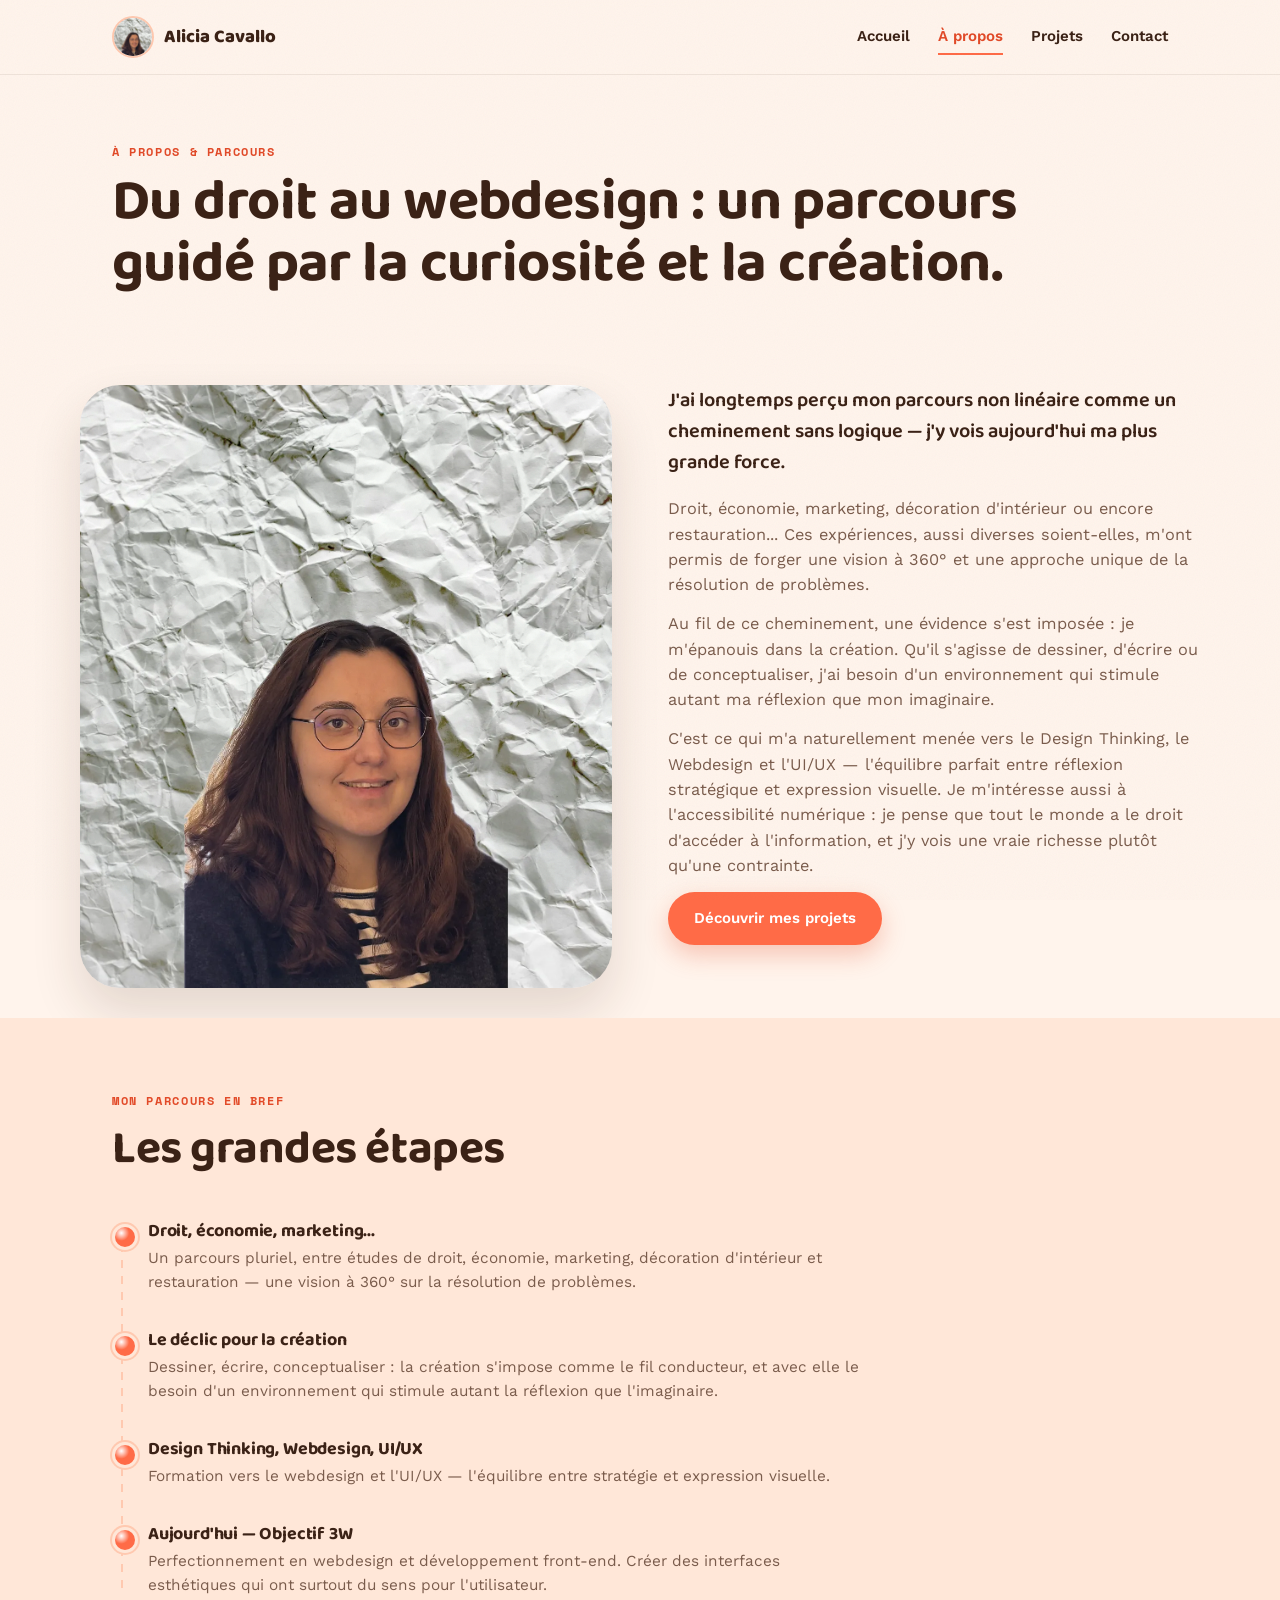
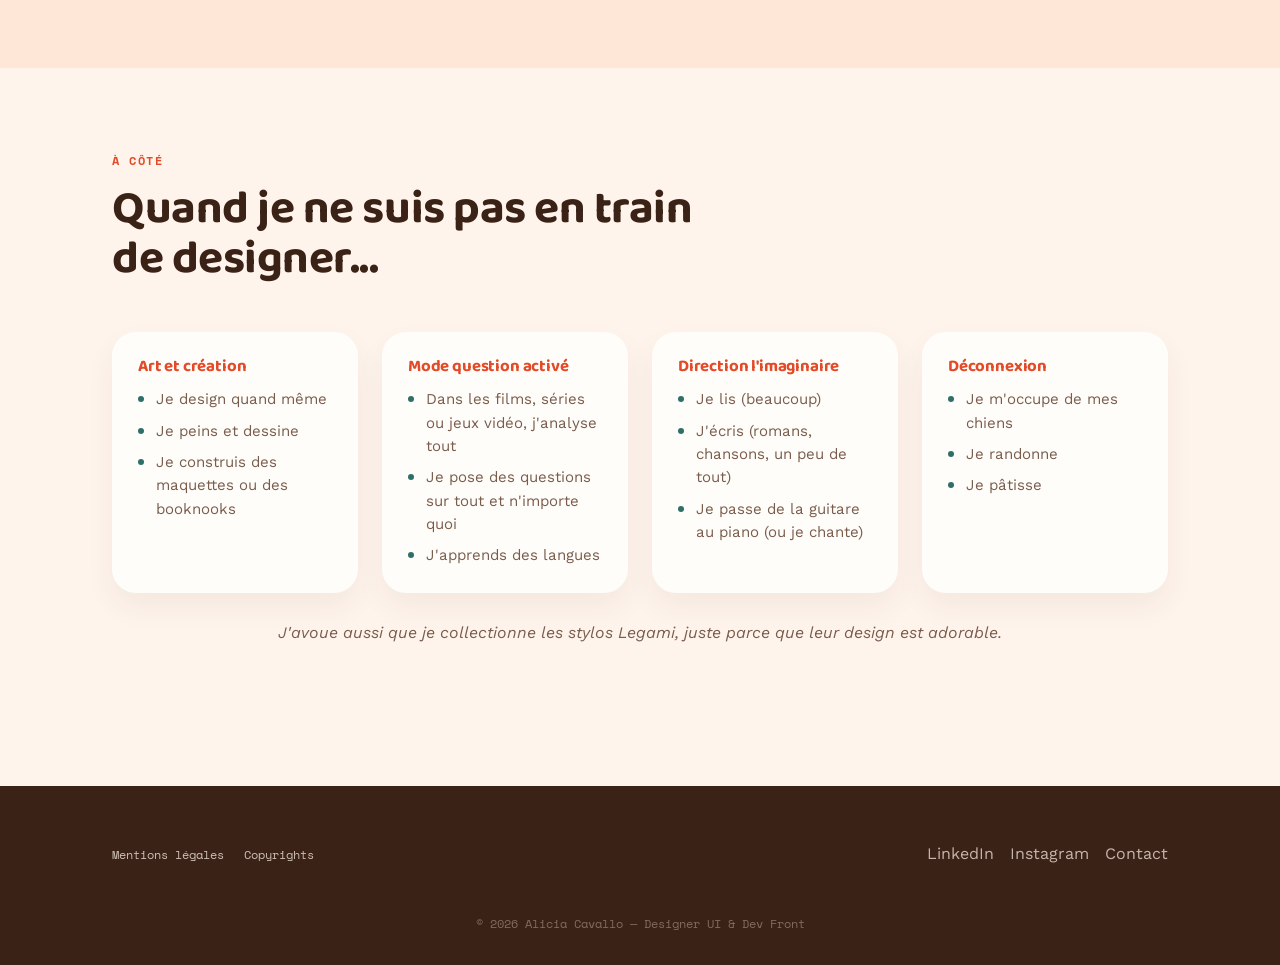
==== commit c540f1ef: "Update about.html" ====
--- a/assets/pages/about.html
+++ b/assets/pages/about.html
@@ -69,7 +69,6 @@
 .navlinks a.active{ color:var(--coral-deep); }
 a:focus-visible, button:focus-visible{ outline:3px solid var(--teal); outline-offset:3px; border-radius:4px; }
 .nav-toggle{ display:none; }
-.burger{ display:none; }
 
 /* boutons */
 .btn{ font-family:var(--body); font-weight:600; font-size:.94rem; padding:13px 24px; border-radius:999px; border:2px solid transparent; display:inline-flex; align-items:center; gap:8px; cursor:pointer; transition:transform .2s ease, box-shadow .2s ease; }
@@ -138,25 +137,85 @@
 
 @media (max-width:900px){ .about-layout{ grid-template-columns:1fr; } .about-photo{ order:-1; max-width:320px; margin:0 auto; } }
 
+
+/* ============================================================
+   BURGER MENU MOBILE
+   ============================================================ */
+.burger{
+  display:none; position:relative; z-index:960;
+  flex-direction:column; justify-content:space-between;
+  width:28px; height:20px; background:none; border:none; padding:0; cursor:pointer;
+}
+.burger span{ display:block; width:100%; height:2.5px; border-radius:2px; background:var(--ink); transition:transform .25s ease, opacity .25s ease; }
+.burger.open span:nth-child(1){ transform:translateY(8.5px) rotate(45deg); }
+.burger.open span:nth-child(2){ opacity:0; }
+.burger.open span:nth-child(3){ transform:translateY(-8.5px) rotate(-45deg); }
+
+.mobile-menu-overlay{
+  position:fixed; inset:0; background:rgba(59,34,22,.55); z-index:900;
+  opacity:0; pointer-events:none; transition:opacity .25s ease;
+}
+.mobile-menu-overlay.open{ opacity:1; pointer-events:auto; }
+
+.mobile-menu{
+  position:fixed; top:0; right:0; height:100%; width:min(78vw, 320px);
+  background:var(--bg); z-index:950; box-shadow:-14px 0 40px rgba(59,34,22,.18);
+  transform:translateX(100%); transition:transform .3s ease;
+  display:flex; flex-direction:column; gap:26px; padding:84px 34px 40px;
+}
+.mobile-menu.open{ transform:translateX(0); }
+.mobile-menu a{ font-family:var(--display); font-size:1.3rem; font-weight:600; color:var(--ink); padding:4px 0; }
+.mobile-menu a.active{ color:var(--coral-deep); }
+.mobile-menu-close{
+  position:absolute; top:22px; right:22px; background:none; border:none;
+  font-size:1.9rem; line-height:1; color:var(--ink); cursor:pointer;
+}
+.mobile-menu-close:hover{ color:var(--coral-deep); }
+
+@media (max-width:900px){
+  .navlinks{ display:none; }
+  .burger{ display:flex; }
+}
+@media (min-width:901px){
+  .mobile-menu, .mobile-menu-overlay{ display:none; }
+}
+
+/* wrapper resserré sur petit mobile */
+@media (max-width:480px){
+  .wrap{ padding:0 20px; }
+}
+
 </style>
 </head>
 <body>
 <header>
   <nav class="wrap">
-    <a href="../../index.html" class="logo"><img src="../img/profil.webp" alt="Illustration d'Alicia Cavallo">Alicia Cavallo</a>
+    <a href="../../index.html" class="logo"><img src="../img/Photo-profil.webp" alt="Photo d'Alicia Cavallo">Alicia Cavallo</a>
     <div class="navlinks">
       <a href="../../index.html">Accueil</a>
       <a href="about.html" class="active">À propos</a>
       <a href="projets.html">Projets</a>
       <a href="contact.html">Contact</a>
     </div>
+    <button class="burger" id="burgerBtn" aria-label="Ouvrir le menu" aria-expanded="false">
+      <span></span><span></span><span></span>
+    </button>
   </nav>
 </header>
+<div class="mobile-menu-overlay" id="mobileOverlay" aria-hidden="true"></div>
+<nav class="mobile-menu" id="mobileMenu" aria-hidden="true">
+  <button class="mobile-menu-close" id="mobileClose" aria-label="Fermer le menu">&times;</button>
+  <a href="../../index.html">Accueil</a>
+      <a href="about.html" class="active">À propos</a>
+      <a href="projets.html">Projets</a>
+      <a href="contact.html">Contact</a>
+</nav>
+
 
 <section class="pagehero">
   <div class="wrap reveal">
     <span class="eyebrow">À propos &amp; parcours</span>
-    <h1>Mon parcours</h1>
+    <h1>Du droit au webdesign : un parcours guidé par la curiosité et la création.</h1>
   </div>
 </section>
 
@@ -164,13 +223,13 @@
   <div class="wrap about-layout">
     <div class="about-photo reveal">
       <!-- ==== PHOTO À ACTUALISER : remplacer assets/img/Photo-profil.webp par une photo plus récente ==== -->
-      <img src="../img/profil.webp" alt="illustration d'Alicia Cavallo">
+      <img src="../img/Photo-profil.webp" alt="Photo d'Alicia Cavallo">
     </div>
     <div class="about-text reveal">
       <p class="lead-strong">J'ai longtemps perçu mon parcours non linéaire comme un cheminement sans logique — j'y vois aujourd'hui ma plus grande force.</p>
       <p>Droit, économie, marketing, décoration d'intérieur ou encore restauration... Ces expériences, aussi diverses soient-elles, m'ont permis de forger une vision à 360° et une approche unique de la résolution de problèmes.</p>
-      <p>Je suis désormais designer UI, webdesigner et développeuse front-end, avec un pied dans le design et l'autre dans le code.</p>
-      <p>Pour qu'un projet réponde à un maximum d'exigences, je suis prête à mettre la main à la pâte en UX design, pour les enquêtes utilisateur ou encore en intégration dans des CMS autres que Wordpress, etc.</p>
+      <p>Au fil de ce cheminement, une évidence s'est imposée : je m'épanouis dans la création. Qu'il s'agisse de dessiner, d'écrire ou de conceptualiser, j'ai besoin d'un environnement qui stimule autant ma réflexion que mon imaginaire.</p>
+      <p>C'est ce qui m'a naturellement menée vers le Design Thinking, le Webdesign et l'UI/UX — l'équilibre parfait entre réflexion stratégique et expression visuelle. Je m'intéresse aussi à l'accessibilité numérique : je pense que tout le monde a le droit d'accéder à l'information, et j'y vois une vraie richesse plutôt qu'une contrainte.</p>
       <a href="projets.html" class="btn btn-primary">Découvrir mes projets</a>
     </div>
   </div>
@@ -184,22 +243,20 @@
     </div>
     <div class="timeline">
       <div class="tl-item reveal">
-        <h4>Aujourd'hui - Designer UI & dev front</h4>
-          <p>À la recherche d'un poste en tant qu'UI designer et/ou webdesigner</p>
-          <p>Je continue, en parallèle, de développer mes compétences : JavaScript, projets de site web, défis logo, apprentissage des balises ARIA pour l'accessibilité</p>
-        </div>
+        <h4>Droit, économie, marketing...</h4>
+        <p>Un parcours pluriel, entre études de droit, économie, marketing, décoration d'intérieur et restauration — une vision à 360° sur la résolution de problèmes.</p>
+      </div>
       <div class="tl-item reveal">
-        <h4>2025 à 2026 : Préparation du Titre professionnel "Concepteur Designer UI"</h4>
-        <p><span style="text-decoration: underline;">Formation à Objectif3W </span> - prise en main de la suite Adobe, apprentissage du HTML et CSS ainsi que de l'intégration Wordpress.</p>
-        <p><span style="text-decoration: underline;">Stage de 2 mois chez Aria Nova Sessions </span> - refonte d'un site web sur Wordpress.</p>
+        <h4>Le déclic pour la création</h4>
+        <p>Dessiner, écrire, conceptualiser : la création s'impose comme le fil conducteur, et avec elle le besoin d'un environnement qui stimule autant la réflexion que l'imaginaire.</p>
       </div>
       <div class="tl-item reveal">
-        <h4>2025 : Développement des premières compétences en UI design et en code</h4>
-        <p>MOOC sur <span style="text-decoration:underline;">Openclassroom</span> et préparation de mon book pour l'entrée en formation chez Objectif3W.</p>
+        <h4>Design Thinking, Webdesign, UI/UX</h4>
+        <p>Formation vers le webdesign et l'UI/UX — l'équilibre entre stratégie et expression visuelle.</p>
       </div>
       <div class="tl-item reveal">
-        <h4>2024 - Création et développement d'une autoentreprise en décoration d'intérieur</h4>
-        <p>Définition des besoins de clients, réalisations de moodboards et de plans d'implantation ou encore gestion d'autoentreprise.</p>
+        <h4>Aujourd'hui — Objectif 3W</h4>
+        <p>Perfectionnement en webdesign et développement front-end. Créer des interfaces esthétiques qui ont surtout du sens pour l'utilisateur.</p>
       </div>
     </div>
   </div>
@@ -256,5 +313,35 @@
   }, { threshold: 0.12 });
   revealEls.forEach(el => io.observe(el));
 </script>
+<script>
+  // Menu burger mobile : ouverture/fermeture, clic à côté, touche Échap
+  (function(){
+    const burger = document.getElementById('burgerBtn');
+    const overlay = document.getElementById('mobileOverlay');
+    const menu = document.getElementById('mobileMenu');
+    const closeBtn = document.getElementById('mobileClose');
+    if(!burger || !menu || !overlay) return;
+
+    function openMenu(){
+      burger.classList.add('open'); burger.setAttribute('aria-expanded','true');
+      overlay.classList.add('open');
+      menu.classList.add('open'); menu.setAttribute('aria-hidden','false');
+      document.body.style.overflow = 'hidden';
+    }
+    function closeMenu(){
+      burger.classList.remove('open'); burger.setAttribute('aria-expanded','false');
+      overlay.classList.remove('open');
+      menu.classList.remove('open'); menu.setAttribute('aria-hidden','true');
+      document.body.style.overflow = '';
+    }
+
+    burger.addEventListener('click', () => { menu.classList.contains('open') ? closeMenu() : openMenu(); });
+    closeBtn.addEventListener('click', closeMenu);
+    overlay.addEventListener('click', closeMenu); // clic à côté, sur le fond assombri
+    document.addEventListener('keydown', (e) => { if(e.key === 'Escape') closeMenu(); });
+    window.addEventListener('blur', closeMenu); // sortie en dehors de la fenêtre
+    menu.querySelectorAll('a').forEach(a => a.addEventListener('click', closeMenu));
+  })();
+</script>
 </body>
 </html>
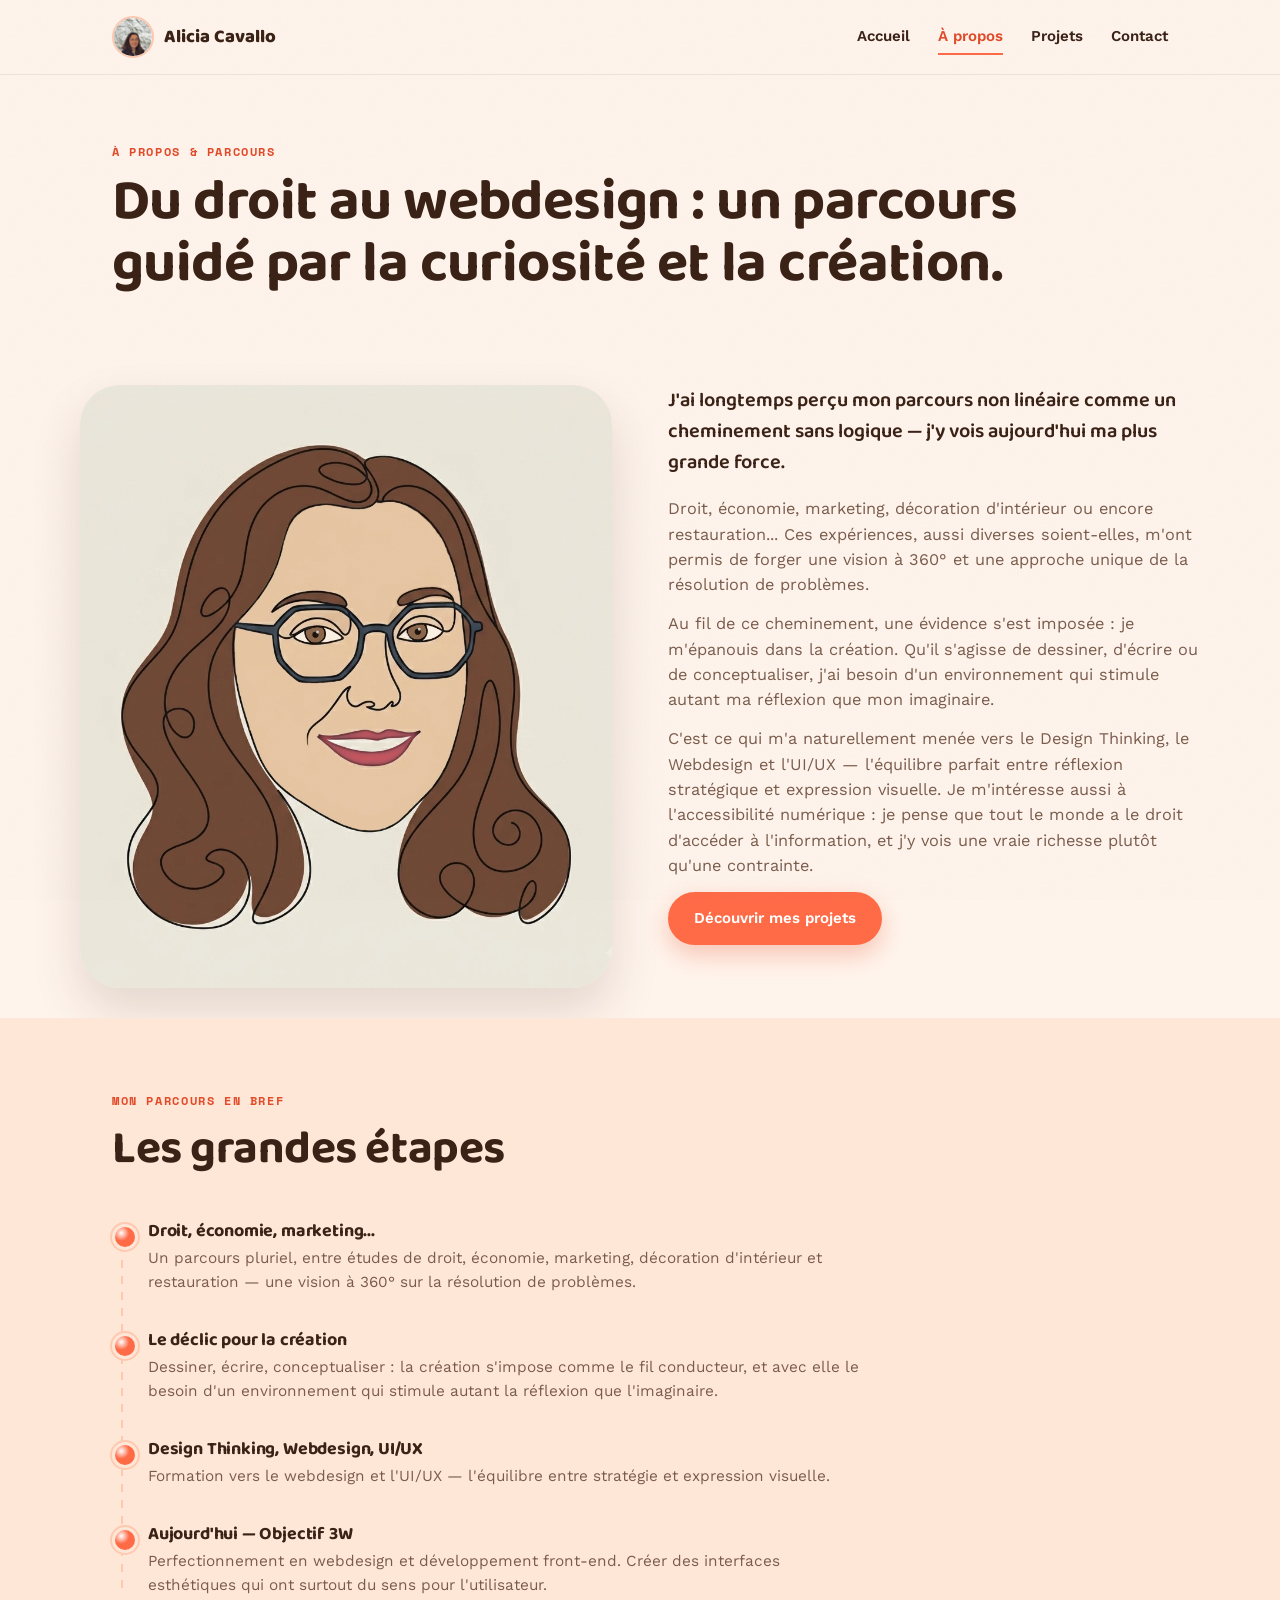
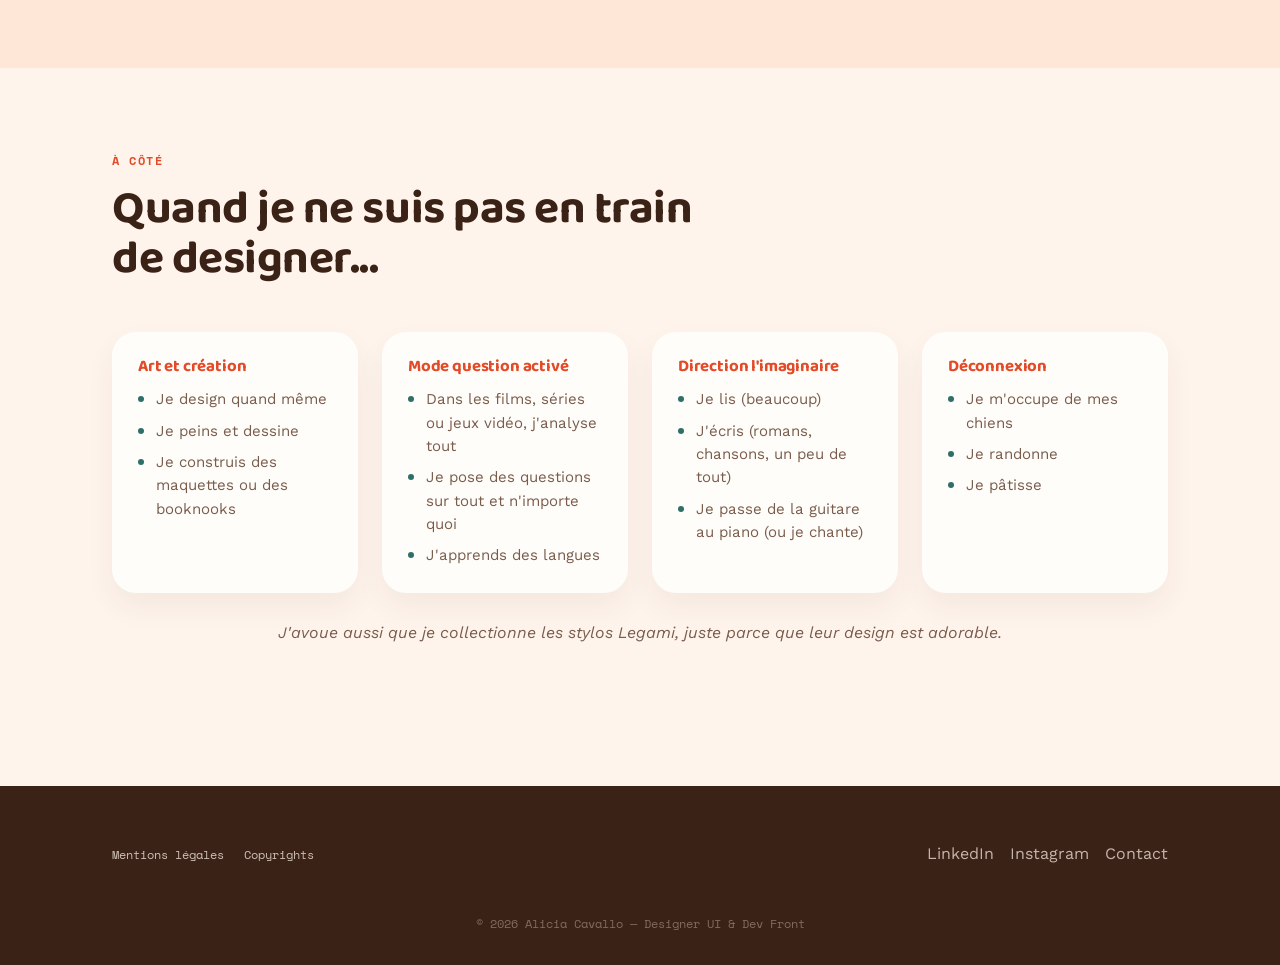
==== commit 6f562d14: "Update about.html" ====
--- a/assets/pages/about.html
+++ b/assets/pages/about.html
@@ -190,7 +190,7 @@
 <body>
 <header>
   <nav class="wrap">
-    <a href="../../index.html" class="logo"><img src="../img/Photo-profil.webp" alt="Photo d'Alicia Cavallo">Alicia Cavallo</a>
+    <a href="../../index.html" class="logo"><img src="../img/Photo-profil.webp" alt="Illustration d'Alicia Cavallo">Alicia Cavallo</a>
     <div class="navlinks">
       <a href="../../index.html">Accueil</a>
       <a href="about.html" class="active">À propos</a>
@@ -222,8 +222,7 @@
 <section>
   <div class="wrap about-layout">
     <div class="about-photo reveal">
-      <!-- ==== PHOTO À ACTUALISER : remplacer assets/img/Photo-profil.webp par une photo plus récente ==== -->
-      <img src="../img/Photo-profil.webp" alt="Photo d'Alicia Cavallo">
+      <img src="../img/profil.webp" alt="Illustration d'Alicia Cavallo">
     </div>
     <div class="about-text reveal">
       <p class="lead-strong">J'ai longtemps perçu mon parcours non linéaire comme un cheminement sans logique — j'y vois aujourd'hui ma plus grande force.</p>
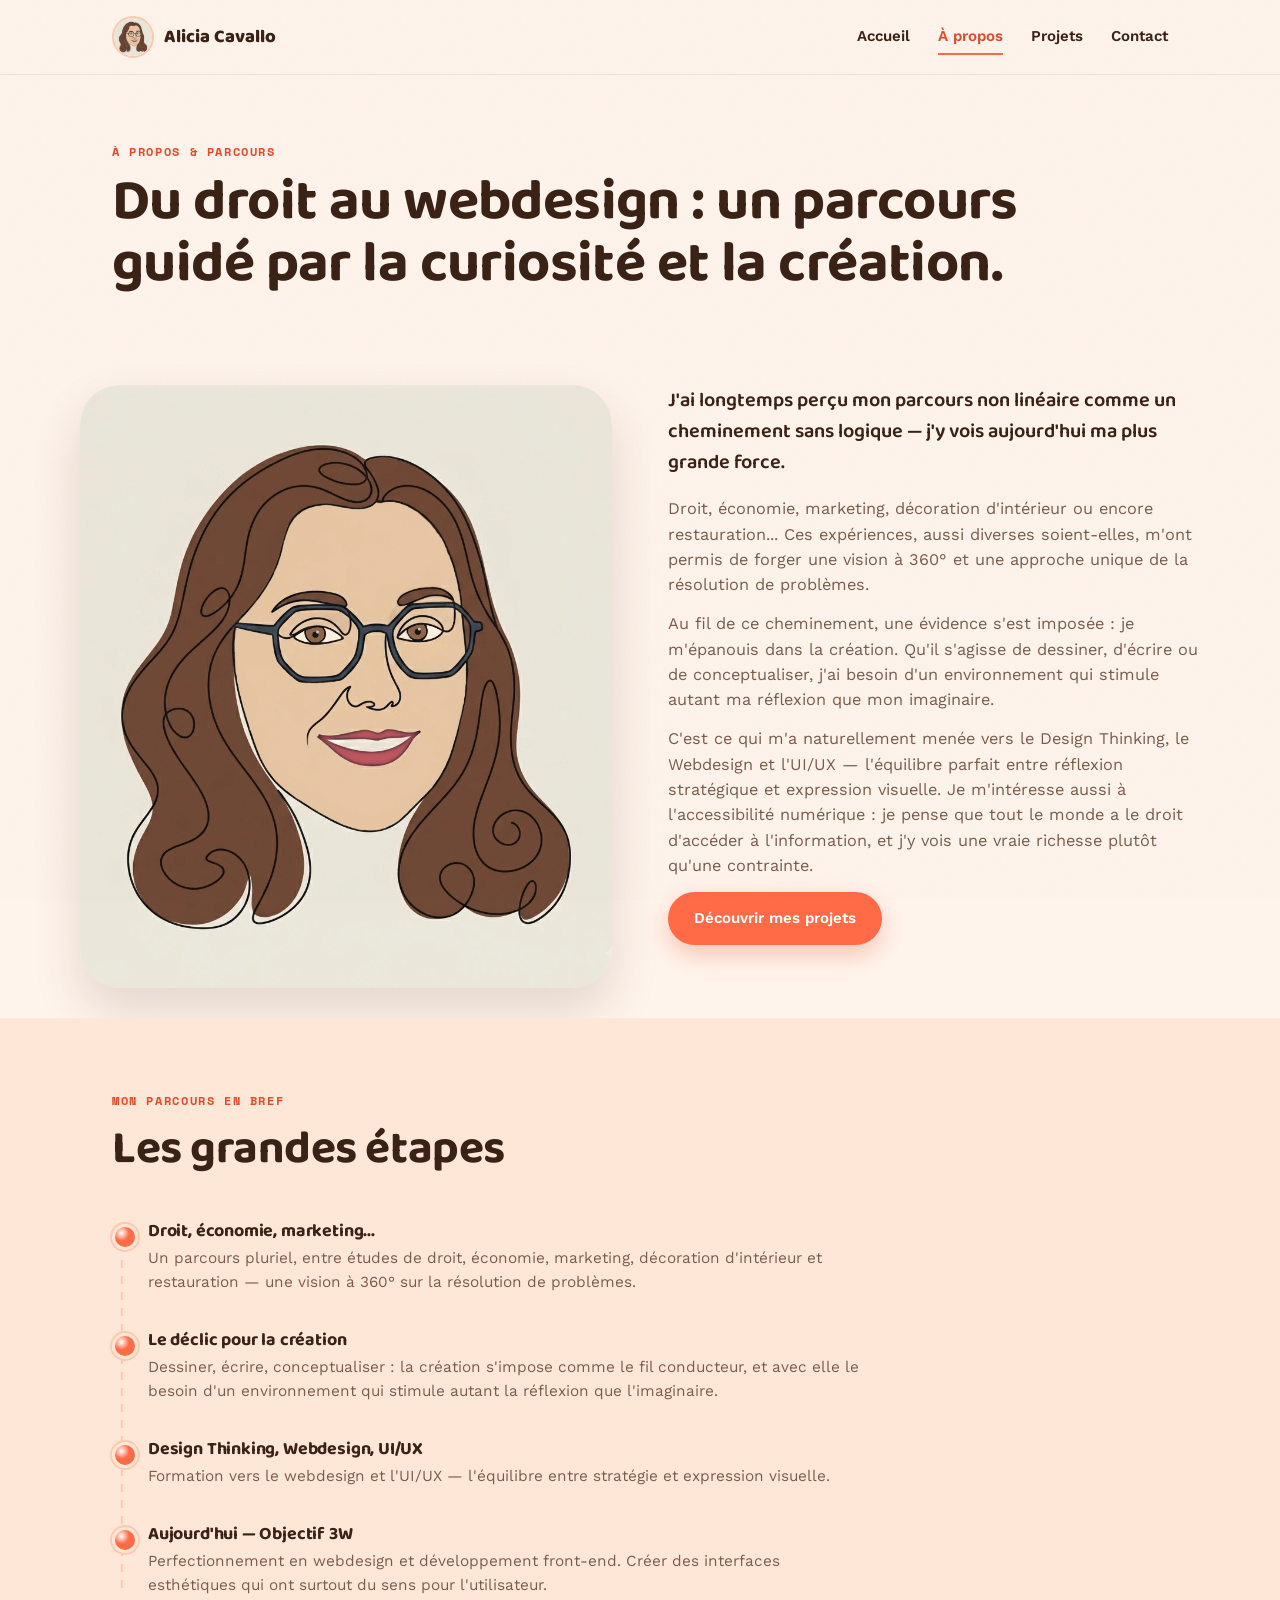
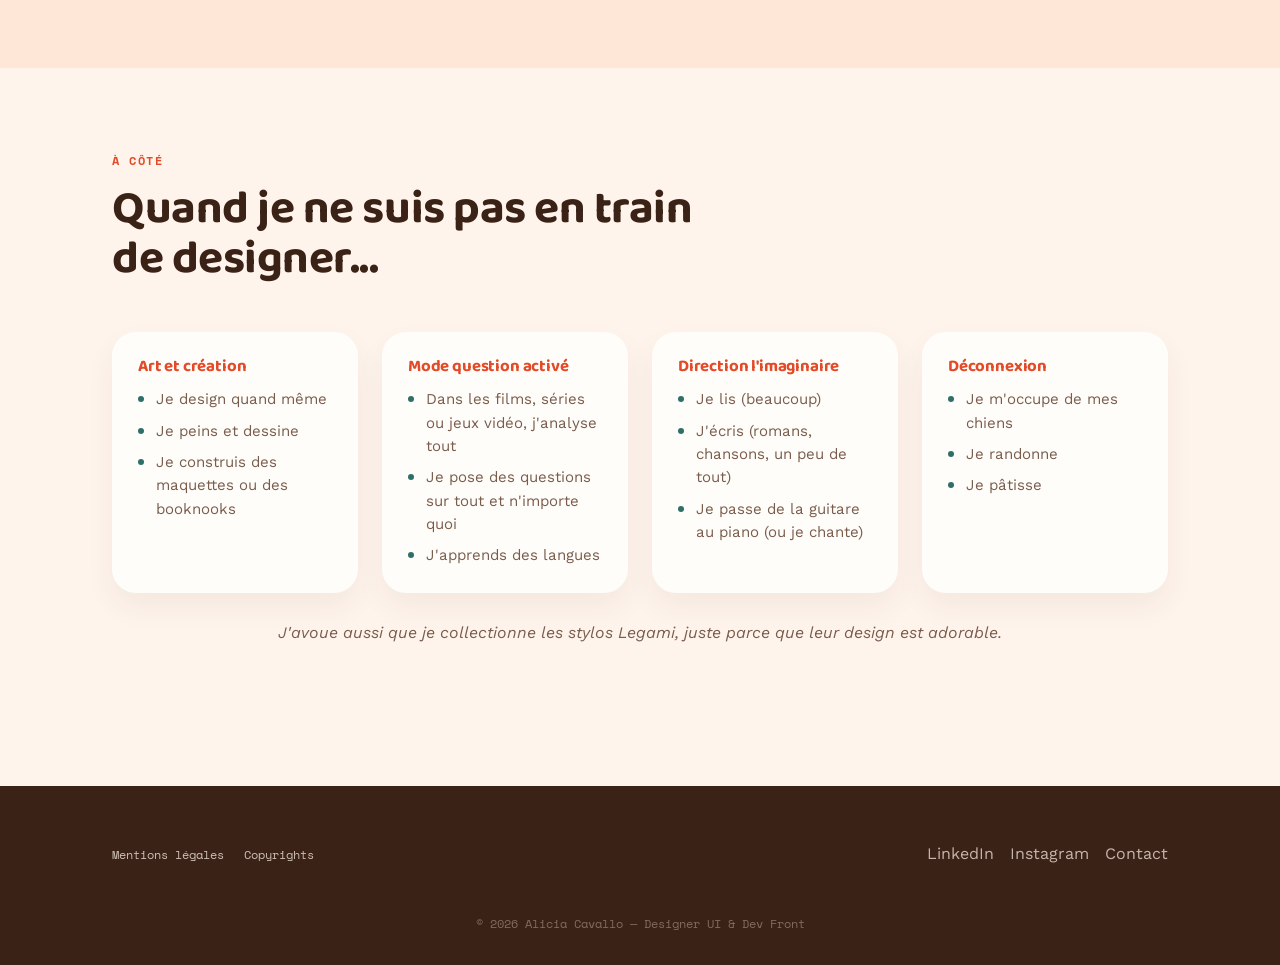
==== commit f903315d: "Update about.html" ====
--- a/assets/pages/about.html
+++ b/assets/pages/about.html
@@ -190,7 +190,7 @@
 <body>
 <header>
   <nav class="wrap">
-    <a href="../../index.html" class="logo"><img src="../img/Photo-profil.webp" alt="Illustration d'Alicia Cavallo">Alicia Cavallo</a>
+    <a href="../../index.html" class="logo"><img src="../img/profil.webp" alt="Illustration d'Alicia Cavallo">Alicia Cavallo</a>
     <div class="navlinks">
       <a href="../../index.html">Accueil</a>
       <a href="about.html" class="active">À propos</a>
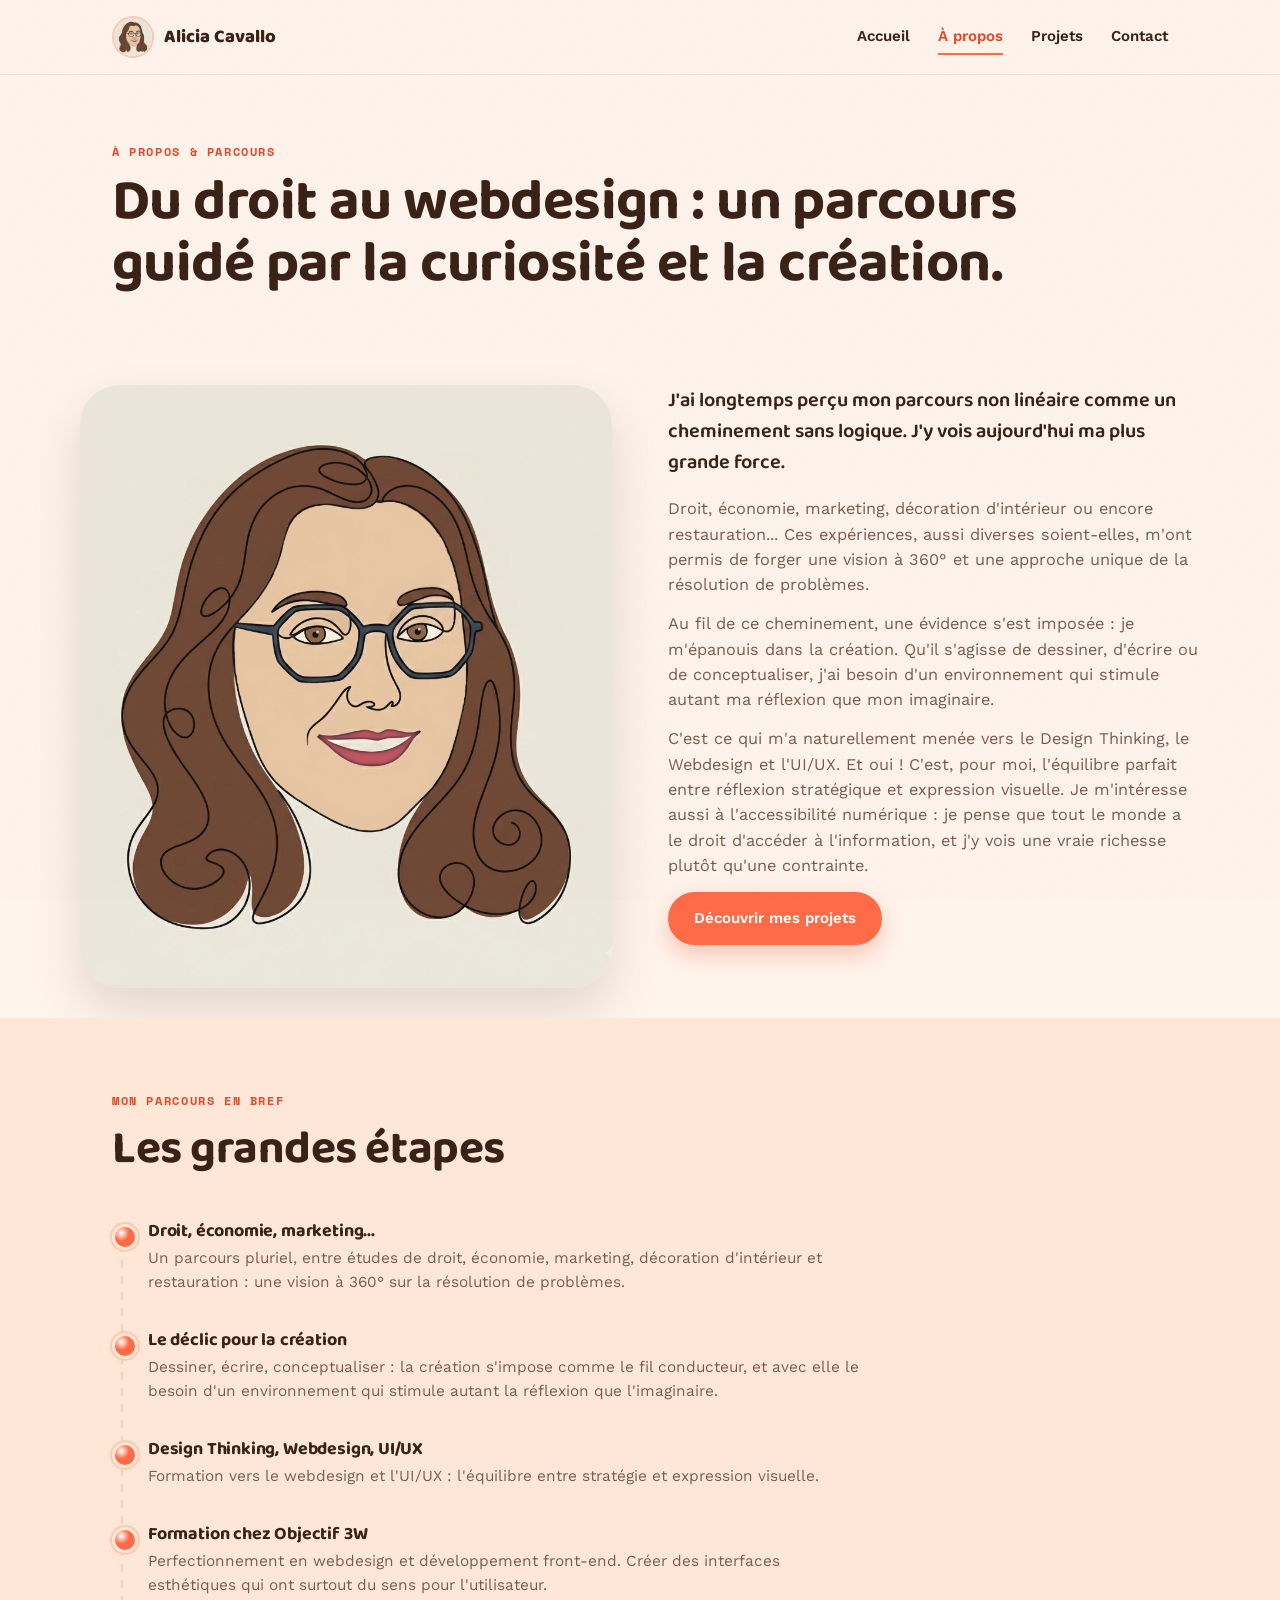
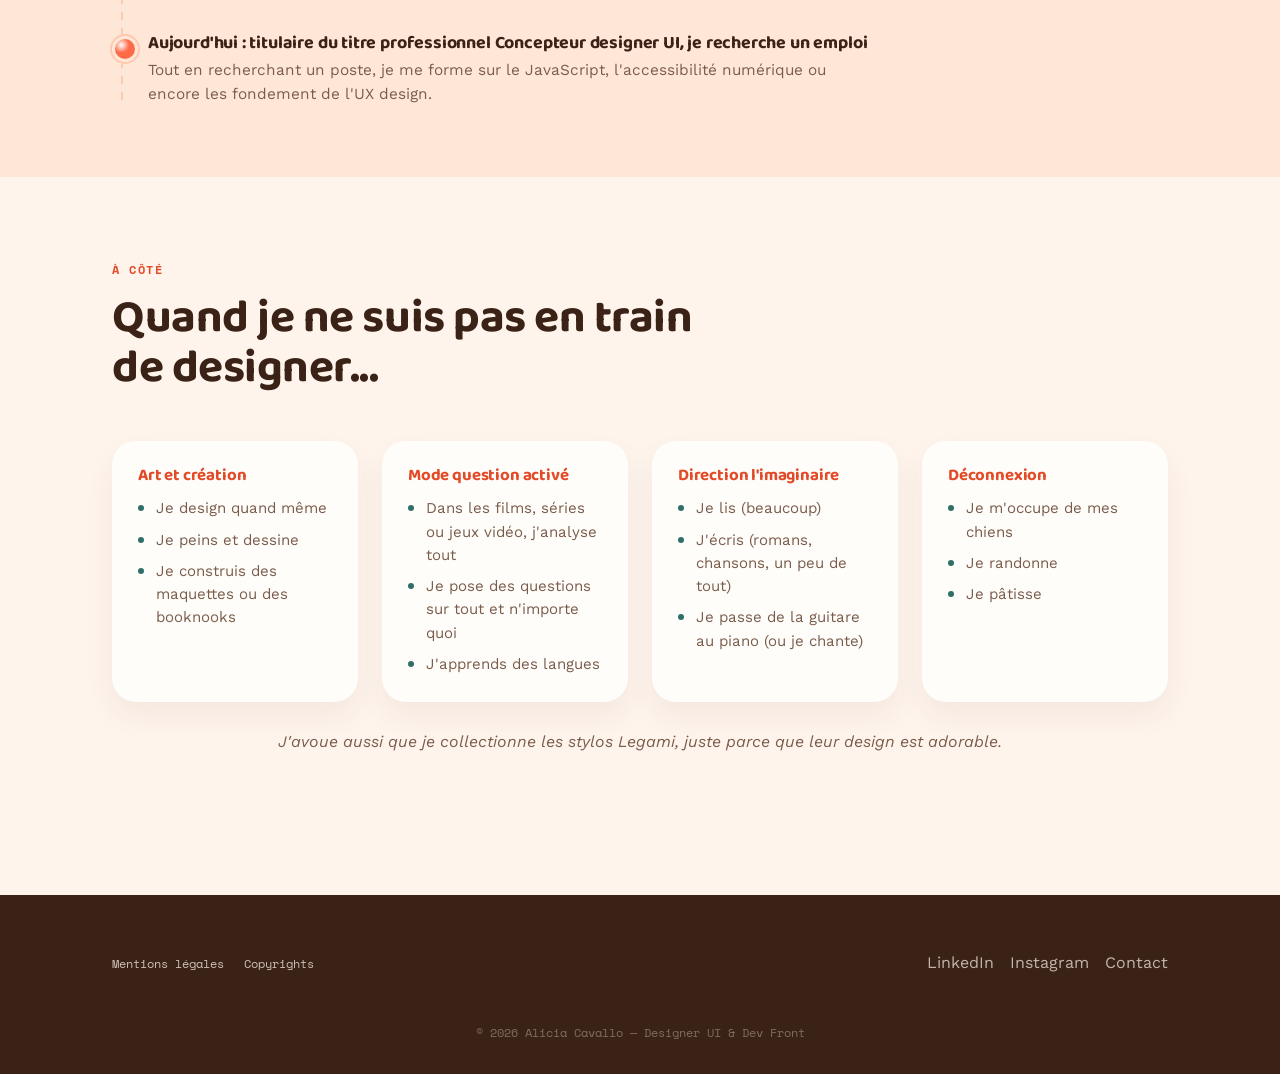
==== commit 3fc610e0: "Update about.html" ====
--- a/assets/pages/about.html
+++ b/assets/pages/about.html
@@ -5,6 +5,9 @@
 <meta name="viewport" content="width=device-width, initial-scale=1.0">
 <title>À propos — Alicia Cavallo</title>
 <link rel="preconnect" href="https://fonts.googleapis.com">
+<link rel="icon" href="../icon/favicon.ico" sizes="32x32">
+<link rel="icon" href="../icon/icon.svg" type="image/svg+xml">
+<link rel="apple-touch-icon" href="../icon/apple-touch-icon.png">
 <link href="https://fonts.googleapis.com/css2?family=Baloo+2:wght@500;600;700;800&family=Work+Sans:wght@400;500;600&family=Space+Mono:wght@400;700&display=swap" rel="stylesheet">
 
 <style>
@@ -225,10 +228,10 @@
       <img src="../img/profil.webp" alt="Illustration d'Alicia Cavallo">
     </div>
     <div class="about-text reveal">
-      <p class="lead-strong">J'ai longtemps perçu mon parcours non linéaire comme un cheminement sans logique — j'y vois aujourd'hui ma plus grande force.</p>
+      <p class="lead-strong">J'ai longtemps perçu mon parcours non linéaire comme un cheminement sans logique. J'y vois aujourd'hui ma plus grande force.</p>
       <p>Droit, économie, marketing, décoration d'intérieur ou encore restauration... Ces expériences, aussi diverses soient-elles, m'ont permis de forger une vision à 360° et une approche unique de la résolution de problèmes.</p>
       <p>Au fil de ce cheminement, une évidence s'est imposée : je m'épanouis dans la création. Qu'il s'agisse de dessiner, d'écrire ou de conceptualiser, j'ai besoin d'un environnement qui stimule autant ma réflexion que mon imaginaire.</p>
-      <p>C'est ce qui m'a naturellement menée vers le Design Thinking, le Webdesign et l'UI/UX — l'équilibre parfait entre réflexion stratégique et expression visuelle. Je m'intéresse aussi à l'accessibilité numérique : je pense que tout le monde a le droit d'accéder à l'information, et j'y vois une vraie richesse plutôt qu'une contrainte.</p>
+      <p>C'est ce qui m'a naturellement menée vers le Design Thinking, le Webdesign et l'UI/UX. Et oui ! C'est, pour moi, l'équilibre parfait entre réflexion stratégique et expression visuelle. Je m'intéresse aussi à l'accessibilité numérique : je pense que tout le monde a le droit d'accéder à l'information, et j'y vois une vraie richesse plutôt qu'une contrainte.</p>
       <a href="projets.html" class="btn btn-primary">Découvrir mes projets</a>
     </div>
   </div>
@@ -243,7 +246,7 @@
     <div class="timeline">
       <div class="tl-item reveal">
         <h4>Droit, économie, marketing...</h4>
-        <p>Un parcours pluriel, entre études de droit, économie, marketing, décoration d'intérieur et restauration — une vision à 360° sur la résolution de problèmes.</p>
+        <p>Un parcours pluriel, entre études de droit, économie, marketing, décoration d'intérieur et restauration : une vision à 360° sur la résolution de problèmes.</p>
       </div>
       <div class="tl-item reveal">
         <h4>Le déclic pour la création</h4>
@@ -251,11 +254,15 @@
       </div>
       <div class="tl-item reveal">
         <h4>Design Thinking, Webdesign, UI/UX</h4>
-        <p>Formation vers le webdesign et l'UI/UX — l'équilibre entre stratégie et expression visuelle.</p>
-      </div>
-      <div class="tl-item reveal">
-        <h4>Aujourd'hui — Objectif 3W</h4>
+        <p>Formation vers le webdesign et l'UI/UX : l'équilibre entre stratégie et expression visuelle.</p>
+      </div>
+      <div class="tl-item reveal">
+        <h4>Formation chez Objectif 3W</h4>
         <p>Perfectionnement en webdesign et développement front-end. Créer des interfaces esthétiques qui ont surtout du sens pour l'utilisateur.</p>
+      </div>
+      <div class="tl-item reveal">
+        <h4>Aujourd'hui : titulaire du titre professionnel Concepteur designer UI, je recherche un emploi</h4>
+        <p>Tout en recherchant un poste, je me forme sur le JavaScript, l'accessibilité numérique ou encore les fondement de l'UX design.</p>
       </div>
     </div>
   </div>
